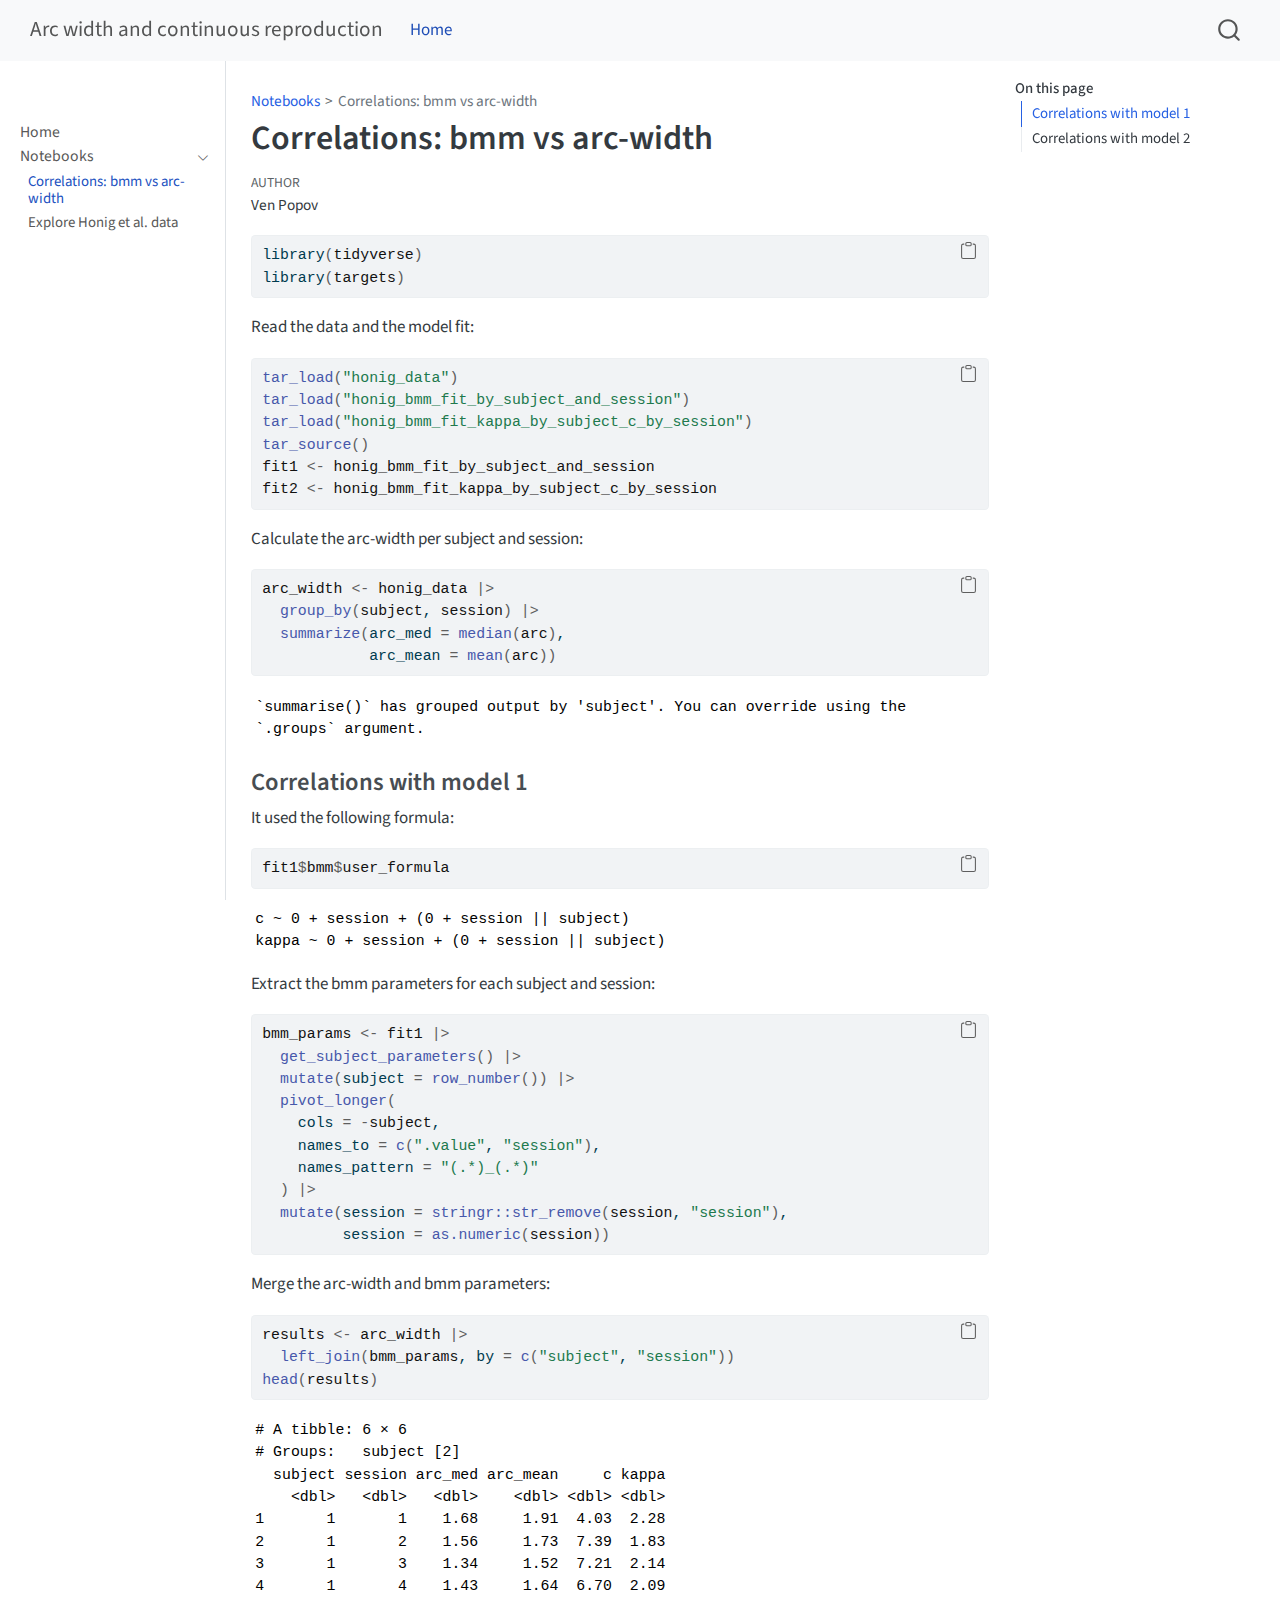
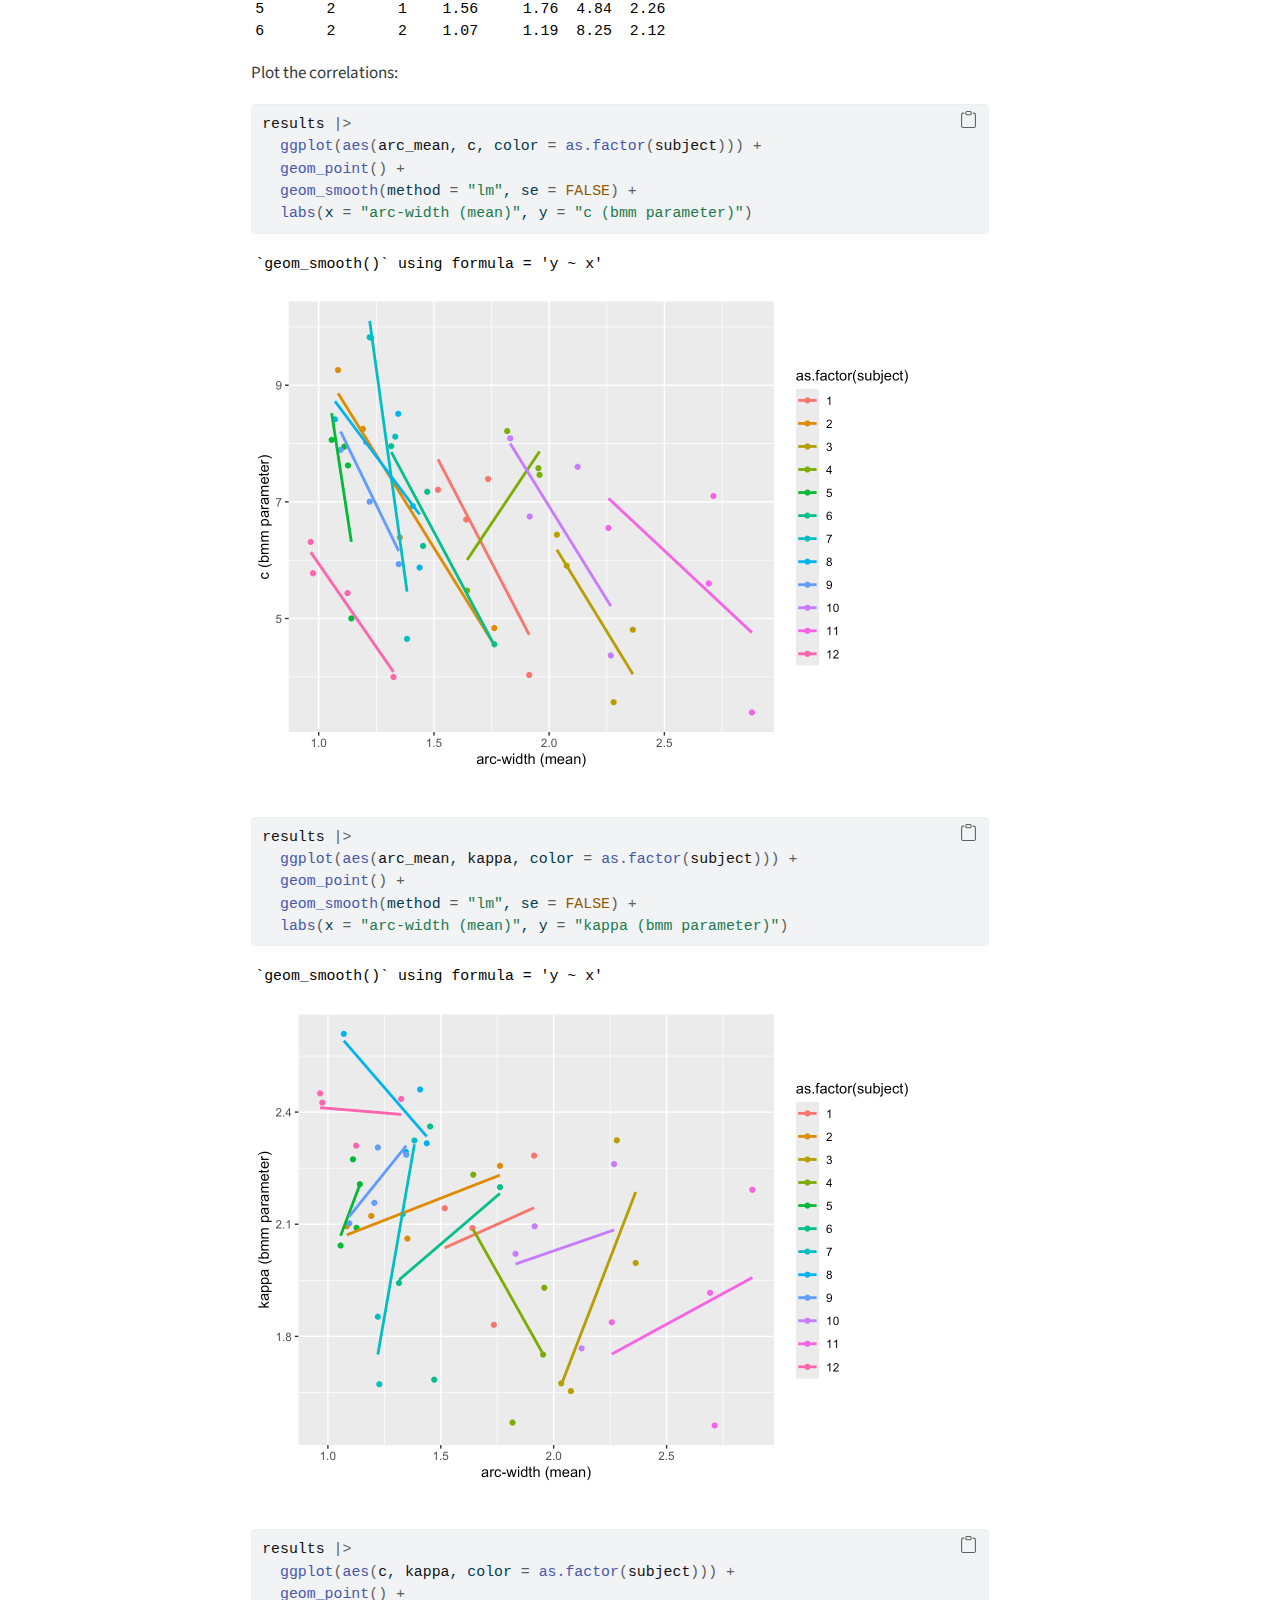
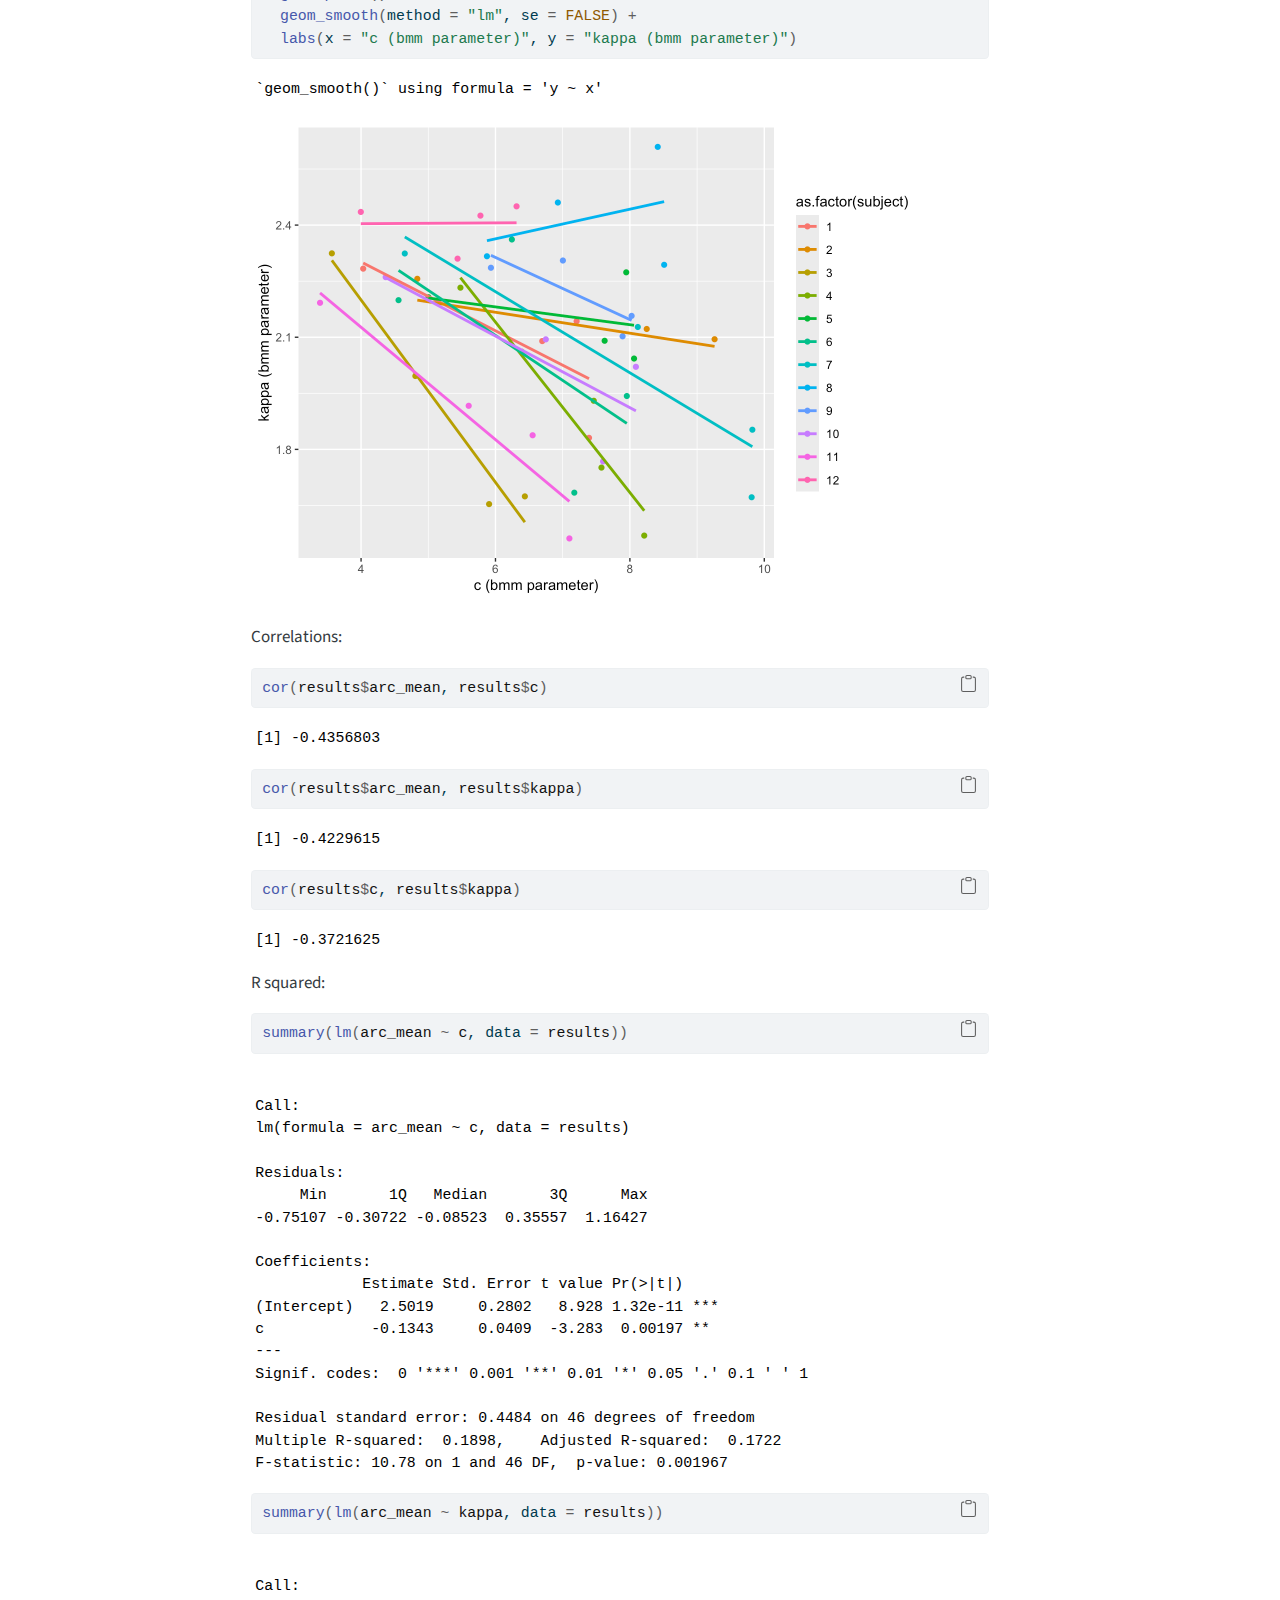
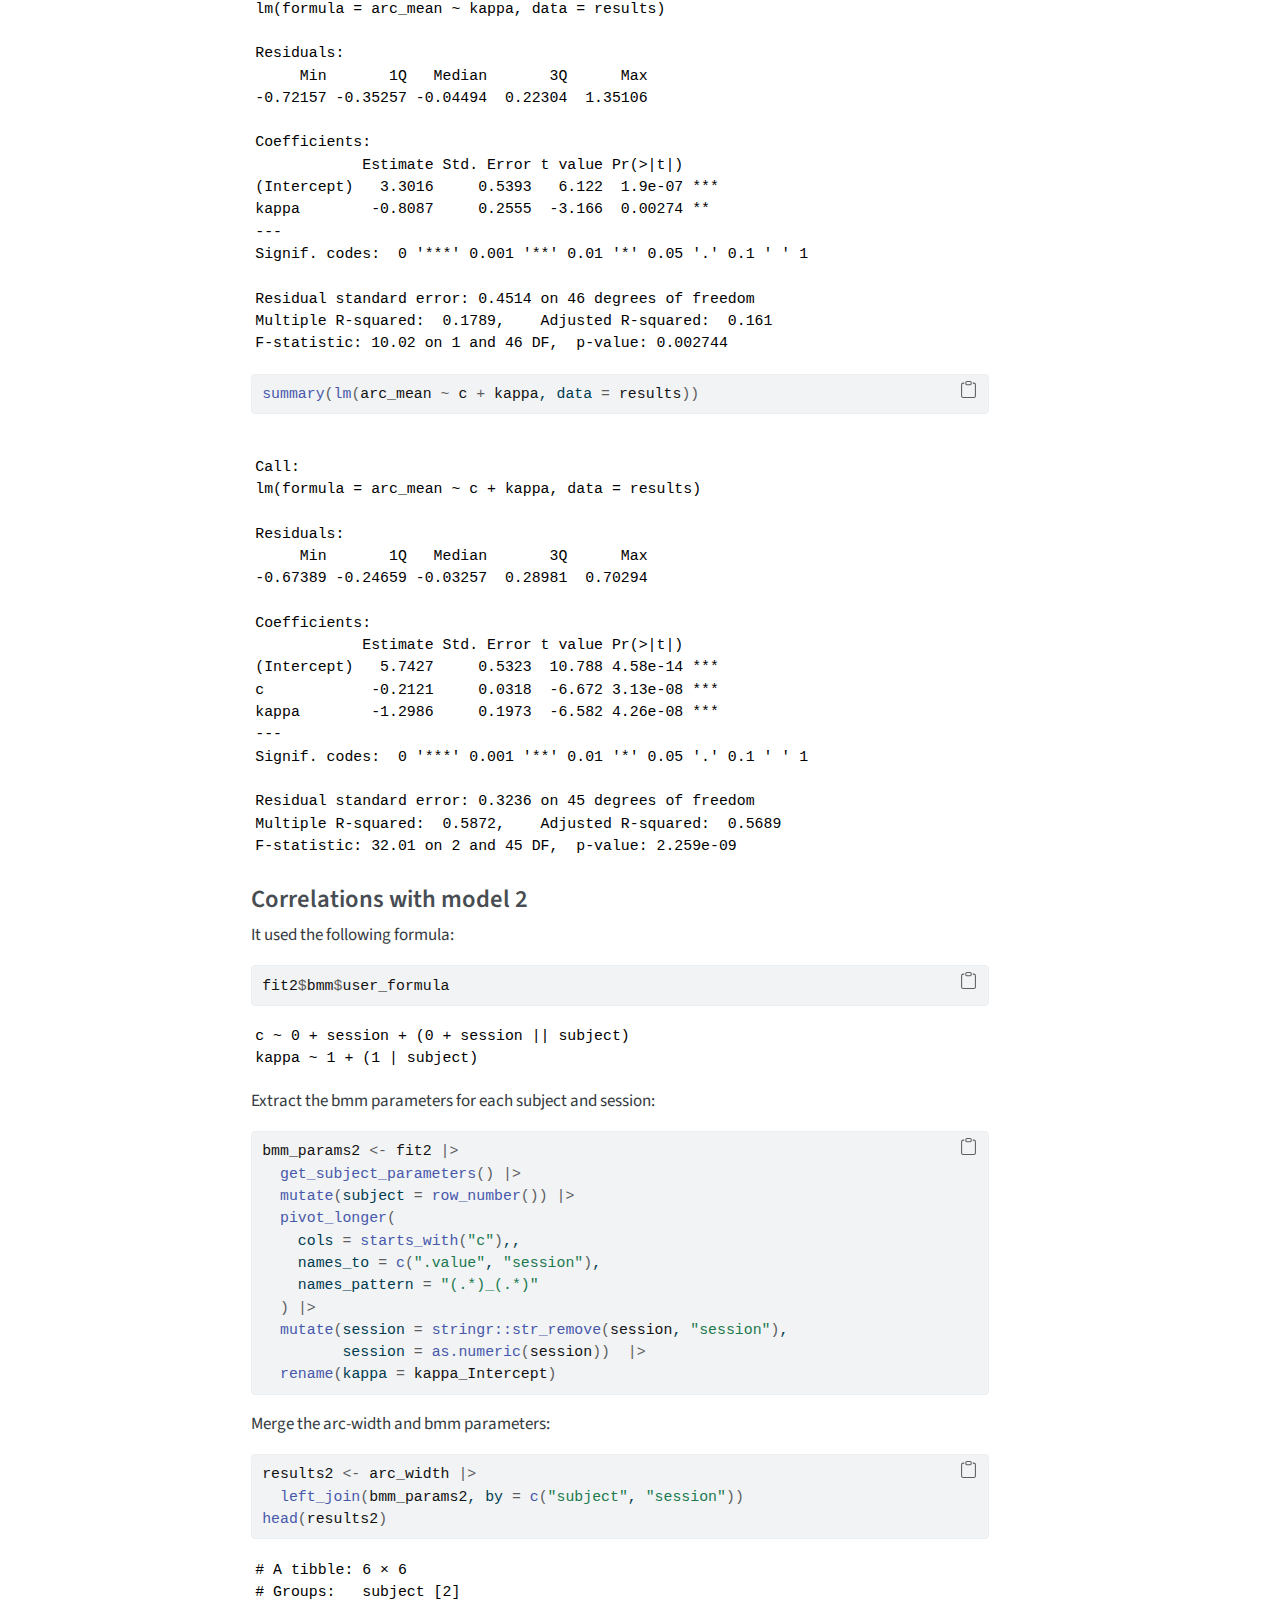
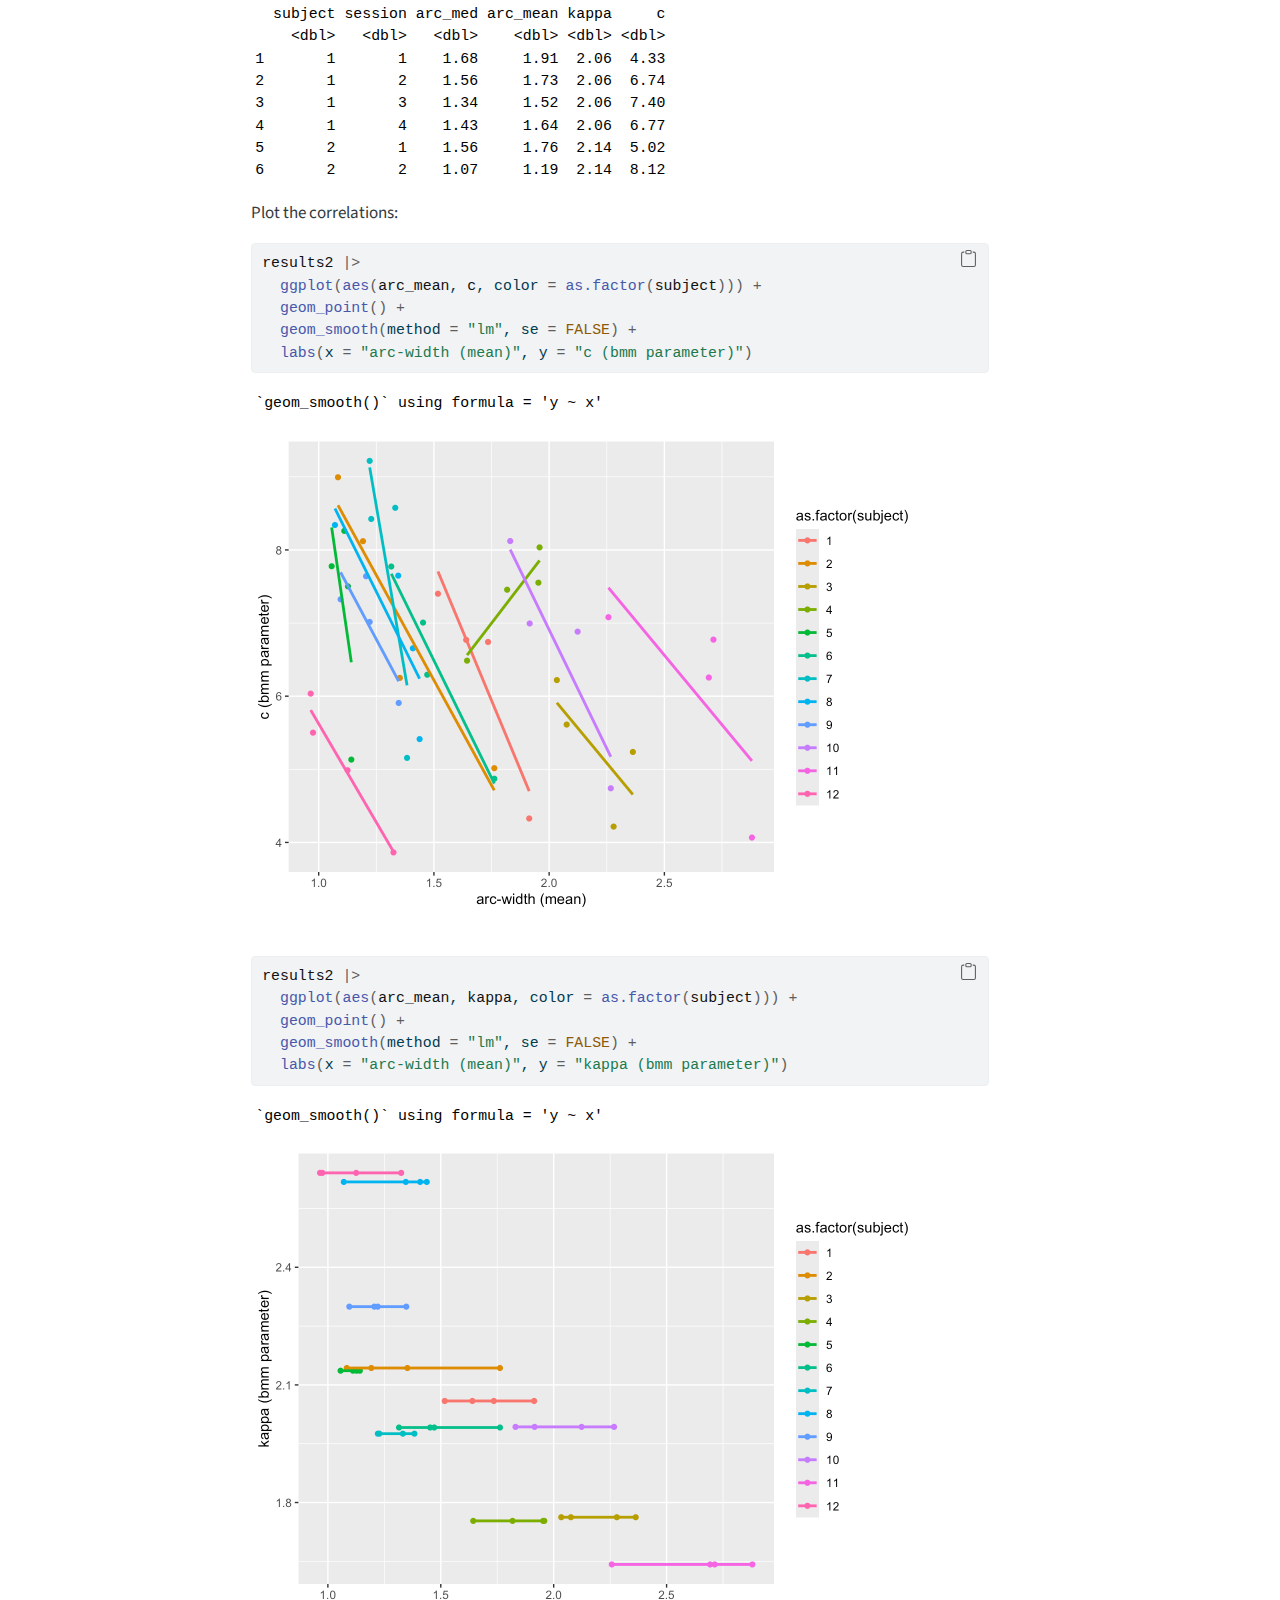
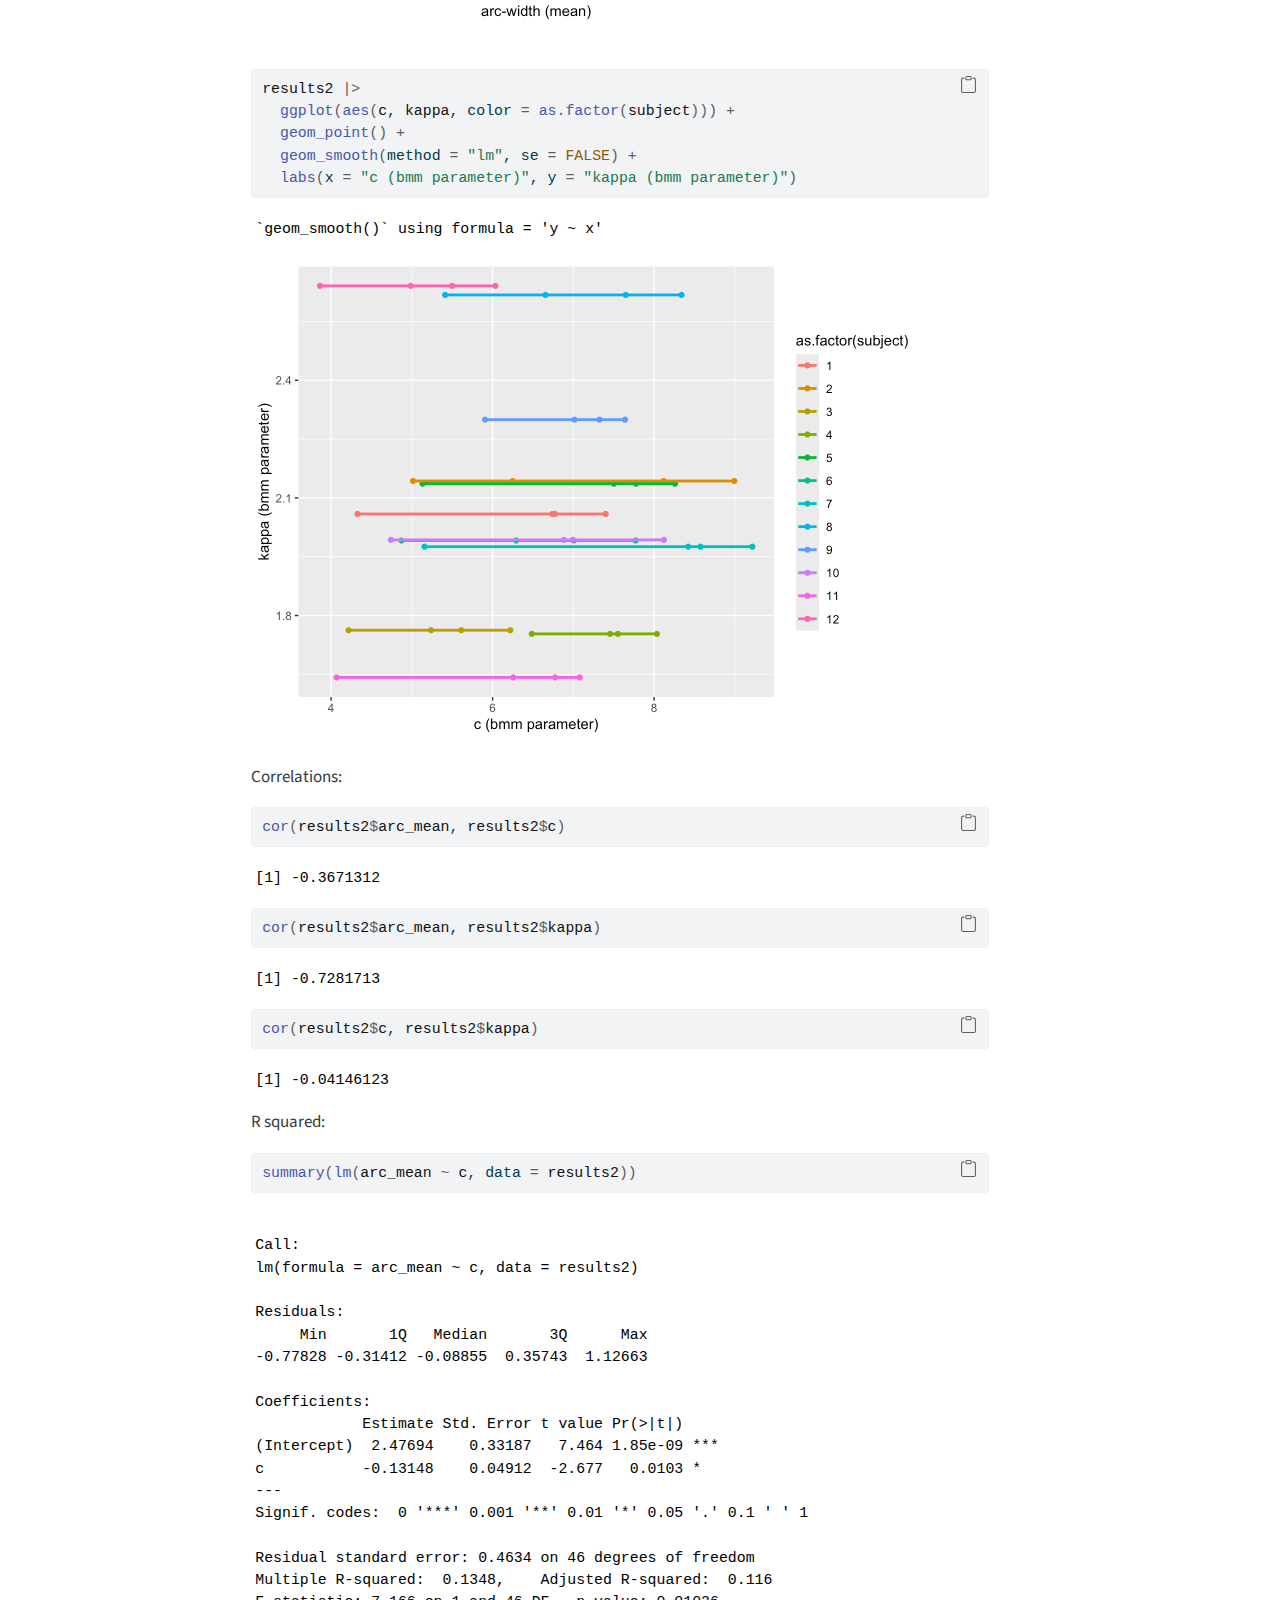
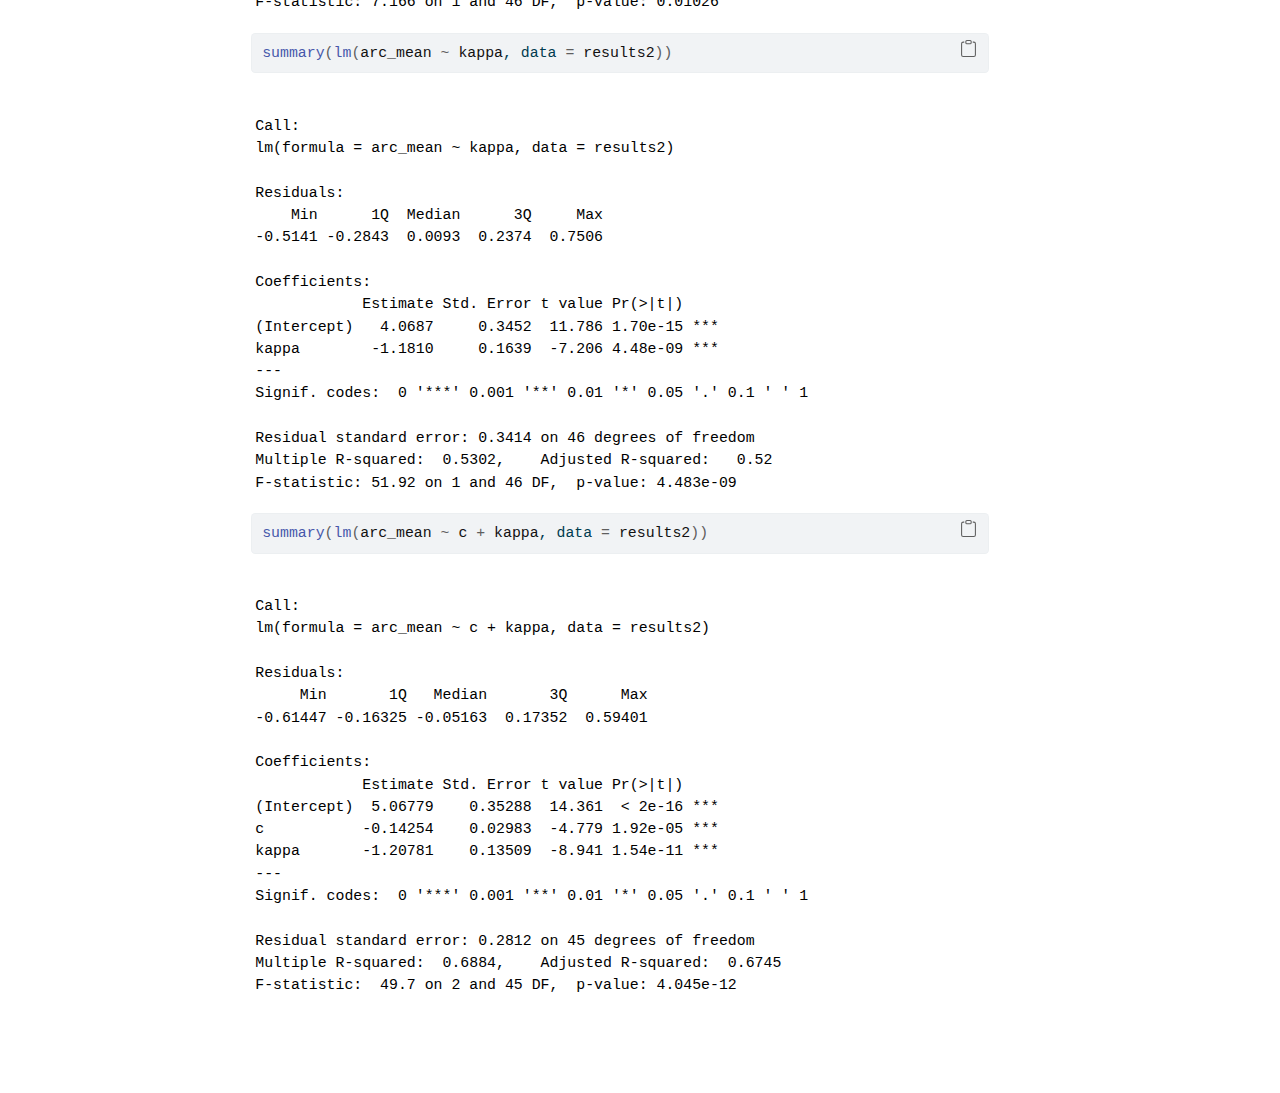
==== notebooks/honig_bmm_arc.html @ 3871b018 "Built site for gh-pages" ====
<!DOCTYPE html>
<html xmlns="http://www.w3.org/1999/xhtml" lang="en" xml:lang="en"><head>
<meta http-equiv="Content-Type" content="text/html; charset=UTF-8">
<meta charset="utf-8">
<meta name="generator" content="quarto-1.4.553">
<meta name="viewport" content="width=device-width, initial-scale=1.0, user-scalable=yes">
<meta name="author" content="Ven Popov">
<title>Arc width and continuous reproduction - Correlations: bmm vs arc-width</title>
<style>
code{white-space: pre-wrap;}
span.smallcaps{font-variant: small-caps;}
div.columns{display: flex; gap: min(4vw, 1.5em);}
div.column{flex: auto; overflow-x: auto;}
div.hanging-indent{margin-left: 1.5em; text-indent: -1.5em;}
ul.task-list{list-style: none;}
ul.task-list li input[type="checkbox"] {
  width: 0.8em;
  margin: 0 0.8em 0.2em -1em; /* quarto-specific, see https://github.com/quarto-dev/quarto-cli/issues/4556 */ 
  vertical-align: middle;
}
/* CSS for syntax highlighting */
pre > code.sourceCode { white-space: pre; position: relative; }
pre > code.sourceCode > span { line-height: 1.25; }
pre > code.sourceCode > span:empty { height: 1.2em; }
.sourceCode { overflow: visible; }
code.sourceCode > span { color: inherit; text-decoration: inherit; }
div.sourceCode { margin: 1em 0; }
pre.sourceCode { margin: 0; }
@media screen {
div.sourceCode { overflow: auto; }
}
@media print {
pre > code.sourceCode { white-space: pre-wrap; }
pre > code.sourceCode > span { text-indent: -5em; padding-left: 5em; }
}
pre.numberSource code
  { counter-reset: source-line 0; }
pre.numberSource code > span
  { position: relative; left: -4em; counter-increment: source-line; }
pre.numberSource code > span > a:first-child::before
  { content: counter(source-line);
    position: relative; left: -1em; text-align: right; vertical-align: baseline;
    border: none; display: inline-block;
    -webkit-touch-callout: none; -webkit-user-select: none;
    -khtml-user-select: none; -moz-user-select: none;
    -ms-user-select: none; user-select: none;
    padding: 0 4px; width: 4em;
  }
pre.numberSource { margin-left: 3em;  padding-left: 4px; }
div.sourceCode
  {   }
@media screen {
pre > code.sourceCode > span > a:first-child::before { text-decoration: underline; }
}
</style>

<script src="../site_libs/quarto-nav/quarto-nav.js"></script>
<script src="../site_libs/quarto-nav/headroom.min.js"></script>
<script src="../site_libs/clipboard/clipboard.min.js"></script>
<script src="../site_libs/quarto-search/autocomplete.umd.js"></script>
<script src="../site_libs/quarto-search/fuse.min.js"></script>
<script src="../site_libs/quarto-search/quarto-search.js"></script>
<meta name="quarto:offset" content="../">
<script src="../site_libs/quarto-html/quarto.js"></script>
<script src="../site_libs/quarto-html/popper.min.js"></script>
<script src="../site_libs/quarto-html/tippy.umd.min.js"></script>
<script src="../site_libs/quarto-html/anchor.min.js"></script>
<link href="../site_libs/quarto-html/tippy.css" rel="stylesheet">
<link href="../site_libs/quarto-html/quarto-syntax-highlighting.css" rel="stylesheet" id="quarto-text-highlighting-styles">
<script src="../site_libs/bootstrap/bootstrap.min.js"></script>
<link href="../site_libs/bootstrap/bootstrap-icons.css" rel="stylesheet">
<link href="../site_libs/bootstrap/bootstrap.min.css" rel="stylesheet" id="quarto-bootstrap" data-mode="light"><script id="quarto-search-options" type="application/json">{
  "location": "navbar",
  "copy-button": false,
  "collapse-after": 3,
  "panel-placement": "end",
  "type": "overlay",
  "limit": 50,
  "keyboard-shortcut": [
    "f",
    "/",
    "s"
  ],
  "show-item-context": false,
  "language": {
    "search-no-results-text": "No results",
    "search-matching-documents-text": "matching documents",
    "search-copy-link-title": "Copy link to search",
    "search-hide-matches-text": "Hide additional matches",
    "search-more-match-text": "more match in this document",
    "search-more-matches-text": "more matches in this document",
    "search-clear-button-title": "Clear",
    "search-text-placeholder": "",
    "search-detached-cancel-button-title": "Cancel",
    "search-submit-button-title": "Submit",
    "search-label": "Search"
  }
}</script><link rel="stylesheet" href="../styles.css">
</head>
<body class="nav-sidebar docked nav-fixed">

<div id="quarto-search-results"></div>
  <header id="quarto-header" class="headroom fixed-top"><nav class="navbar navbar-expand-lg " data-bs-theme="dark"><div class="navbar-container container-fluid">
      <div class="navbar-brand-container mx-auto">
    <a class="navbar-brand" href="../index.html">
    <span class="navbar-title">Arc width and continuous reproduction</span>
    </a>
  </div>
            <div id="quarto-search" class="" title="Search"></div>
          <button class="navbar-toggler" type="button" data-bs-toggle="collapse" data-bs-target="#navbarCollapse" aria-controls="navbarCollapse" aria-expanded="false" aria-label="Toggle navigation" onclick="if (window.quartoToggleHeadroom) { window.quartoToggleHeadroom(); }">
  <span class="navbar-toggler-icon"></span>
</button>
          <div class="collapse navbar-collapse" id="navbarCollapse">
            <ul class="navbar-nav navbar-nav-scroll me-auto">
<li class="nav-item">
    <a class="nav-link active" href="../index.html" aria-current="page"> 
<span class="menu-text">Home</span></a>
  </li>  
</ul>
</div> <!-- /navcollapse -->
          <div class="quarto-navbar-tools">
</div>
      </div> <!-- /container-fluid -->
    </nav><nav class="quarto-secondary-nav"><div class="container-fluid d-flex">
      <button type="button" class="quarto-btn-toggle btn" data-bs-toggle="collapse" data-bs-target=".quarto-sidebar-collapse-item" aria-controls="quarto-sidebar" aria-expanded="false" aria-label="Toggle sidebar navigation" onclick="if (window.quartoToggleHeadroom) { window.quartoToggleHeadroom(); }">
        <i class="bi bi-layout-text-sidebar-reverse"></i>
      </button>
        <nav class="quarto-page-breadcrumbs" aria-label="breadcrumb"><ol class="breadcrumb"><li class="breadcrumb-item"><a href="../notebooks/honig_bmm_arc.html">Notebooks</a></li><li class="breadcrumb-item"><a href="../notebooks/honig_bmm_arc.html">Correlations: bmm vs arc-width</a></li></ol></nav>
        <a class="flex-grow-1" role="button" data-bs-toggle="collapse" data-bs-target=".quarto-sidebar-collapse-item" aria-controls="quarto-sidebar" aria-expanded="false" aria-label="Toggle sidebar navigation" onclick="if (window.quartoToggleHeadroom) { window.quartoToggleHeadroom(); }">      
        </a>
      <button type="button" class="btn quarto-search-button" aria-label="" onclick="window.quartoOpenSearch();">
        <i class="bi bi-search"></i>
      </button>
    </div>
  </nav></header><!-- content --><div id="quarto-content" class="quarto-container page-columns page-rows-contents page-layout-article page-navbar">
<!-- sidebar -->
  <nav id="quarto-sidebar" class="sidebar collapse collapse-horizontal quarto-sidebar-collapse-item sidebar-navigation docked overflow-auto"><div class="mt-2 flex-shrink-0 align-items-center">
        <div class="sidebar-search">
        <div id="quarto-search" class="" title="Search"></div>
        </div>
        </div>
    <div class="sidebar-menu-container"> 
    <ul class="list-unstyled mt-1">
<li class="sidebar-item">
  <div class="sidebar-item-container"> 
  <a href="../index.html" class="sidebar-item-text sidebar-link">
 <span class="menu-text">Home</span></a>
  </div>
</li>
        <li class="sidebar-item sidebar-item-section">
      <div class="sidebar-item-container"> 
            <a class="sidebar-item-text sidebar-link text-start" data-bs-toggle="collapse" data-bs-target="#quarto-sidebar-section-1" aria-expanded="true">
 <span class="menu-text">Notebooks</span></a>
          <a class="sidebar-item-toggle text-start" data-bs-toggle="collapse" data-bs-target="#quarto-sidebar-section-1" aria-expanded="true" aria-label="Toggle section">
            <i class="bi bi-chevron-right ms-2"></i>
          </a> 
      </div>
      <ul id="quarto-sidebar-section-1" class="collapse list-unstyled sidebar-section depth1 show">
<li class="sidebar-item">
  <div class="sidebar-item-container"> 
  <a href="../notebooks/honig_bmm_arc.html" class="sidebar-item-text sidebar-link active">
 <span class="menu-text">Correlations: bmm vs arc-width</span></a>
  </div>
</li>
          <li class="sidebar-item">
  <div class="sidebar-item-container"> 
  <a href="../notebooks/honig_explore.html" class="sidebar-item-text sidebar-link">
 <span class="menu-text">Explore Honig et al.&nbsp;data</span></a>
  </div>
</li>
      </ul>
</li>
    </ul>
</div>
</nav><div id="quarto-sidebar-glass" class="quarto-sidebar-collapse-item" data-bs-toggle="collapse" data-bs-target=".quarto-sidebar-collapse-item"></div>
<!-- margin-sidebar -->
    <div id="quarto-margin-sidebar" class="sidebar margin-sidebar">
        <nav id="TOC" role="doc-toc" class="toc-active"><h2 id="toc-title">On this page</h2>
   
  <ul>
<li><a href="#correlations-with-model-1" id="toc-correlations-with-model-1" class="nav-link active" data-scroll-target="#correlations-with-model-1">Correlations with model 1</a></li>
  <li><a href="#correlations-with-model-2" id="toc-correlations-with-model-2" class="nav-link" data-scroll-target="#correlations-with-model-2">Correlations with model 2</a></li>
  </ul></nav>
    </div>
<!-- main -->
<main class="content" id="quarto-document-content"><header id="title-block-header" class="quarto-title-block default"><nav class="quarto-page-breadcrumbs quarto-title-breadcrumbs d-none d-lg-block" aria-label="breadcrumb"><ol class="breadcrumb"><li class="breadcrumb-item"><a href="../notebooks/honig_bmm_arc.html">Notebooks</a></li><li class="breadcrumb-item"><a href="../notebooks/honig_bmm_arc.html">Correlations: bmm vs arc-width</a></li></ol></nav><div class="quarto-title">
<h1 class="title">Correlations: bmm vs arc-width</h1>
</div>



<div class="quarto-title-meta">

    <div>
    <div class="quarto-title-meta-heading">Author</div>
    <div class="quarto-title-meta-contents">
             <p>Ven Popov </p>
          </div>
  </div>
    
  
    
  </div>
  


</header><div class="cell">
<div class="sourceCode" id="cb1"><pre class="downlit sourceCode r code-with-copy"><code class="sourceCode R"><span><span class="kw"><a href="https://rdrr.io/r/base/library.html">library</a></span><span class="op">(</span><span class="va"><a href="https://tidyverse.tidyverse.org">tidyverse</a></span><span class="op">)</span></span>
<span><span class="kw"><a href="https://rdrr.io/r/base/library.html">library</a></span><span class="op">(</span><span class="va"><a href="https://docs.ropensci.org/targets/">targets</a></span><span class="op">)</span></span></code><button title="Copy to Clipboard" class="code-copy-button"><i class="bi"></i></button></pre></div>
</div>
<p>Read the data and the model fit:</p>
<div class="cell">
<div class="sourceCode" id="cb2"><pre class="downlit sourceCode r code-with-copy"><code class="sourceCode R"><span><span class="fu"><a href="https://docs.ropensci.org/targets/reference/tar_load.html">tar_load</a></span><span class="op">(</span><span class="st">"honig_data"</span><span class="op">)</span></span>
<span><span class="fu"><a href="https://docs.ropensci.org/targets/reference/tar_load.html">tar_load</a></span><span class="op">(</span><span class="st">"honig_bmm_fit_by_subject_and_session"</span><span class="op">)</span></span>
<span><span class="fu"><a href="https://docs.ropensci.org/targets/reference/tar_load.html">tar_load</a></span><span class="op">(</span><span class="st">"honig_bmm_fit_kappa_by_subject_c_by_session"</span><span class="op">)</span></span>
<span><span class="fu"><a href="https://docs.ropensci.org/targets/reference/tar_source.html">tar_source</a></span><span class="op">(</span><span class="op">)</span></span>
<span><span class="va">fit1</span> <span class="op">&lt;-</span> <span class="va">honig_bmm_fit_by_subject_and_session</span></span>
<span><span class="va">fit2</span> <span class="op">&lt;-</span> <span class="va">honig_bmm_fit_kappa_by_subject_c_by_session</span></span></code><button title="Copy to Clipboard" class="code-copy-button"><i class="bi"></i></button></pre></div>
</div>
<p>Calculate the arc-width per subject and session:</p>
<div class="cell">
<div class="sourceCode" id="cb3"><pre class="downlit sourceCode r code-with-copy"><code class="sourceCode R"><span><span class="va">arc_width</span> <span class="op">&lt;-</span> <span class="va">honig_data</span> <span class="op">|&gt;</span> </span>
<span>  <span class="fu"><a href="https://dplyr.tidyverse.org/reference/group_by.html">group_by</a></span><span class="op">(</span><span class="va">subject</span>, <span class="va">session</span><span class="op">)</span> <span class="op">|&gt;</span> </span>
<span>  <span class="fu"><a href="https://dplyr.tidyverse.org/reference/summarise.html">summarize</a></span><span class="op">(</span>arc_med <span class="op">=</span> <span class="fu"><a href="https://rdrr.io/r/stats/median.html">median</a></span><span class="op">(</span><span class="va">arc</span><span class="op">)</span>,</span>
<span>            arc_mean <span class="op">=</span> <span class="fu"><a href="https://rdrr.io/r/base/mean.html">mean</a></span><span class="op">(</span><span class="va">arc</span><span class="op">)</span><span class="op">)</span></span></code><button title="Copy to Clipboard" class="code-copy-button"><i class="bi"></i></button></pre></div>
<div class="cell-output cell-output-stderr">
<pre><code>`summarise()` has grouped output by 'subject'. You can override using the
`.groups` argument.</code></pre>
</div>
</div>
<section id="correlations-with-model-1" class="level3"><h3 class="anchored" data-anchor-id="correlations-with-model-1">Correlations with model 1</h3>
<p>It used the following formula:</p>
<div class="cell">
<div class="sourceCode" id="cb5"><pre class="downlit sourceCode r code-with-copy"><code class="sourceCode R"><span><span class="va">fit1</span><span class="op">$</span><span class="va">bmm</span><span class="op">$</span><span class="va">user_formula</span></span></code><button title="Copy to Clipboard" class="code-copy-button"><i class="bi"></i></button></pre></div>
<div class="cell-output cell-output-stdout">
<pre><code>c ~ 0 + session + (0 + session || subject)
kappa ~ 0 + session + (0 + session || subject)</code></pre>
</div>
</div>
<p>Extract the bmm parameters for each subject and session:</p>
<div class="cell">
<div class="sourceCode" id="cb7"><pre class="downlit sourceCode r code-with-copy"><code class="sourceCode R"><span><span class="va">bmm_params</span> <span class="op">&lt;-</span> <span class="va">fit1</span> <span class="op">|&gt;</span> </span>
<span>  <span class="fu">get_subject_parameters</span><span class="op">(</span><span class="op">)</span> <span class="op">|&gt;</span></span>
<span>  <span class="fu"><a href="https://dplyr.tidyverse.org/reference/mutate.html">mutate</a></span><span class="op">(</span>subject <span class="op">=</span> <span class="fu"><a href="https://dplyr.tidyverse.org/reference/row_number.html">row_number</a></span><span class="op">(</span><span class="op">)</span><span class="op">)</span> <span class="op">|&gt;</span></span>
<span>  <span class="fu"><a href="https://tidyr.tidyverse.org/reference/pivot_longer.html">pivot_longer</a></span><span class="op">(</span></span>
<span>    cols <span class="op">=</span> <span class="op">-</span><span class="va">subject</span>, </span>
<span>    names_to <span class="op">=</span> <span class="fu"><a href="https://rdrr.io/r/base/c.html">c</a></span><span class="op">(</span><span class="st">".value"</span>, <span class="st">"session"</span><span class="op">)</span>, </span>
<span>    names_pattern <span class="op">=</span> <span class="st">"(.*)_(.*)"</span></span>
<span>  <span class="op">)</span> <span class="op">|&gt;</span> </span>
<span>  <span class="fu"><a href="https://dplyr.tidyverse.org/reference/mutate.html">mutate</a></span><span class="op">(</span>session <span class="op">=</span> <span class="fu">stringr</span><span class="fu">::</span><span class="fu"><a href="https://stringr.tidyverse.org/reference/str_remove.html">str_remove</a></span><span class="op">(</span><span class="va">session</span>, <span class="st">"session"</span><span class="op">)</span>,</span>
<span>         session <span class="op">=</span> <span class="fu"><a href="https://rdrr.io/r/base/numeric.html">as.numeric</a></span><span class="op">(</span><span class="va">session</span><span class="op">)</span><span class="op">)</span></span></code><button title="Copy to Clipboard" class="code-copy-button"><i class="bi"></i></button></pre></div>
</div>
<p>Merge the arc-width and bmm parameters:</p>
<div class="cell">
<div class="sourceCode" id="cb8"><pre class="downlit sourceCode r code-with-copy"><code class="sourceCode R"><span><span class="va">results</span> <span class="op">&lt;-</span> <span class="va">arc_width</span> <span class="op">|&gt;</span> </span>
<span>  <span class="fu"><a href="https://dplyr.tidyverse.org/reference/mutate-joins.html">left_join</a></span><span class="op">(</span><span class="va">bmm_params</span>, by <span class="op">=</span> <span class="fu"><a href="https://rdrr.io/r/base/c.html">c</a></span><span class="op">(</span><span class="st">"subject"</span>, <span class="st">"session"</span><span class="op">)</span><span class="op">)</span></span>
<span><span class="fu"><a href="https://rdrr.io/r/utils/head.html">head</a></span><span class="op">(</span><span class="va">results</span><span class="op">)</span></span></code><button title="Copy to Clipboard" class="code-copy-button"><i class="bi"></i></button></pre></div>
<div class="cell-output cell-output-stdout">
<pre><code># A tibble: 6 × 6
# Groups:   subject [2]
  subject session arc_med arc_mean     c kappa
    &lt;dbl&gt;   &lt;dbl&gt;   &lt;dbl&gt;    &lt;dbl&gt; &lt;dbl&gt; &lt;dbl&gt;
1       1       1    1.68     1.91  4.03  2.28
2       1       2    1.56     1.73  7.39  1.83
3       1       3    1.34     1.52  7.21  2.14
4       1       4    1.43     1.64  6.70  2.09
5       2       1    1.56     1.76  4.84  2.26
6       2       2    1.07     1.19  8.25  2.12</code></pre>
</div>
</div>
<p>Plot the correlations:</p>
<div class="cell">
<div class="sourceCode" id="cb10"><pre class="downlit sourceCode r code-with-copy"><code class="sourceCode R"><span><span class="va">results</span> <span class="op">|&gt;</span></span>
<span>  <span class="fu"><a href="https://ggplot2.tidyverse.org/reference/ggplot.html">ggplot</a></span><span class="op">(</span><span class="fu"><a href="https://ggplot2.tidyverse.org/reference/aes.html">aes</a></span><span class="op">(</span><span class="va">arc_mean</span>, <span class="va">c</span>, color <span class="op">=</span> <span class="fu"><a href="https://rdrr.io/r/base/factor.html">as.factor</a></span><span class="op">(</span><span class="va">subject</span><span class="op">)</span><span class="op">)</span><span class="op">)</span> <span class="op">+</span></span>
<span>  <span class="fu"><a href="https://ggplot2.tidyverse.org/reference/geom_point.html">geom_point</a></span><span class="op">(</span><span class="op">)</span> <span class="op">+</span></span>
<span>  <span class="fu"><a href="https://ggplot2.tidyverse.org/reference/geom_smooth.html">geom_smooth</a></span><span class="op">(</span>method <span class="op">=</span> <span class="st">"lm"</span>, se <span class="op">=</span> <span class="cn">FALSE</span><span class="op">)</span> <span class="op">+</span></span>
<span>  <span class="fu"><a href="https://ggplot2.tidyverse.org/reference/labs.html">labs</a></span><span class="op">(</span>x <span class="op">=</span> <span class="st">"arc-width (mean)"</span>, y <span class="op">=</span> <span class="st">"c (bmm parameter)"</span><span class="op">)</span></span></code><button title="Copy to Clipboard" class="code-copy-button"><i class="bi"></i></button></pre></div>
<div class="cell-output cell-output-stderr">
<pre><code>`geom_smooth()` using formula = 'y ~ x'</code></pre>
</div>
<div class="cell-output-display">
<div>
<figure class="figure"><p><img src="honig_bmm_arc_files/figure-html/unnamed-chunk-6-1.png" class="img-fluid figure-img" width="672"></p>
</figure>
</div>
</div>
<div class="sourceCode" id="cb12"><pre class="downlit sourceCode r code-with-copy"><code class="sourceCode R"><span><span class="va">results</span> <span class="op">|&gt;</span></span>
<span>  <span class="fu"><a href="https://ggplot2.tidyverse.org/reference/ggplot.html">ggplot</a></span><span class="op">(</span><span class="fu"><a href="https://ggplot2.tidyverse.org/reference/aes.html">aes</a></span><span class="op">(</span><span class="va">arc_mean</span>, <span class="va">kappa</span>, color <span class="op">=</span> <span class="fu"><a href="https://rdrr.io/r/base/factor.html">as.factor</a></span><span class="op">(</span><span class="va">subject</span><span class="op">)</span><span class="op">)</span><span class="op">)</span> <span class="op">+</span></span>
<span>  <span class="fu"><a href="https://ggplot2.tidyverse.org/reference/geom_point.html">geom_point</a></span><span class="op">(</span><span class="op">)</span> <span class="op">+</span></span>
<span>  <span class="fu"><a href="https://ggplot2.tidyverse.org/reference/geom_smooth.html">geom_smooth</a></span><span class="op">(</span>method <span class="op">=</span> <span class="st">"lm"</span>, se <span class="op">=</span> <span class="cn">FALSE</span><span class="op">)</span> <span class="op">+</span></span>
<span>  <span class="fu"><a href="https://ggplot2.tidyverse.org/reference/labs.html">labs</a></span><span class="op">(</span>x <span class="op">=</span> <span class="st">"arc-width (mean)"</span>, y <span class="op">=</span> <span class="st">"kappa (bmm parameter)"</span><span class="op">)</span></span></code><button title="Copy to Clipboard" class="code-copy-button"><i class="bi"></i></button></pre></div>
<div class="cell-output cell-output-stderr">
<pre><code>`geom_smooth()` using formula = 'y ~ x'</code></pre>
</div>
<div class="cell-output-display">
<div>
<figure class="figure"><p><img src="honig_bmm_arc_files/figure-html/unnamed-chunk-6-2.png" class="img-fluid figure-img" width="672"></p>
</figure>
</div>
</div>
<div class="sourceCode" id="cb14"><pre class="downlit sourceCode r code-with-copy"><code class="sourceCode R"><span><span class="va">results</span> <span class="op">|&gt;</span></span>
<span>  <span class="fu"><a href="https://ggplot2.tidyverse.org/reference/ggplot.html">ggplot</a></span><span class="op">(</span><span class="fu"><a href="https://ggplot2.tidyverse.org/reference/aes.html">aes</a></span><span class="op">(</span><span class="va">c</span>, <span class="va">kappa</span>, color <span class="op">=</span> <span class="fu"><a href="https://rdrr.io/r/base/factor.html">as.factor</a></span><span class="op">(</span><span class="va">subject</span><span class="op">)</span><span class="op">)</span><span class="op">)</span> <span class="op">+</span></span>
<span>  <span class="fu"><a href="https://ggplot2.tidyverse.org/reference/geom_point.html">geom_point</a></span><span class="op">(</span><span class="op">)</span> <span class="op">+</span></span>
<span>  <span class="fu"><a href="https://ggplot2.tidyverse.org/reference/geom_smooth.html">geom_smooth</a></span><span class="op">(</span>method <span class="op">=</span> <span class="st">"lm"</span>, se <span class="op">=</span> <span class="cn">FALSE</span><span class="op">)</span> <span class="op">+</span></span>
<span>  <span class="fu"><a href="https://ggplot2.tidyverse.org/reference/labs.html">labs</a></span><span class="op">(</span>x <span class="op">=</span> <span class="st">"c (bmm parameter)"</span>, y <span class="op">=</span> <span class="st">"kappa (bmm parameter)"</span><span class="op">)</span></span></code><button title="Copy to Clipboard" class="code-copy-button"><i class="bi"></i></button></pre></div>
<div class="cell-output cell-output-stderr">
<pre><code>`geom_smooth()` using formula = 'y ~ x'</code></pre>
</div>
<div class="cell-output-display">
<div>
<figure class="figure"><p><img src="honig_bmm_arc_files/figure-html/unnamed-chunk-6-3.png" class="img-fluid figure-img" width="672"></p>
</figure>
</div>
</div>
</div>
<p>Correlations:</p>
<div class="cell">
<div class="sourceCode" id="cb16"><pre class="downlit sourceCode r code-with-copy"><code class="sourceCode R"><span><span class="fu"><a href="https://rdrr.io/r/stats/cor.html">cor</a></span><span class="op">(</span><span class="va">results</span><span class="op">$</span><span class="va">arc_mean</span>, <span class="va">results</span><span class="op">$</span><span class="va">c</span><span class="op">)</span></span></code><button title="Copy to Clipboard" class="code-copy-button"><i class="bi"></i></button></pre></div>
<div class="cell-output cell-output-stdout">
<pre><code>[1] -0.4356803</code></pre>
</div>
<div class="sourceCode" id="cb18"><pre class="downlit sourceCode r code-with-copy"><code class="sourceCode R"><span><span class="fu"><a href="https://rdrr.io/r/stats/cor.html">cor</a></span><span class="op">(</span><span class="va">results</span><span class="op">$</span><span class="va">arc_mean</span>, <span class="va">results</span><span class="op">$</span><span class="va">kappa</span><span class="op">)</span></span></code><button title="Copy to Clipboard" class="code-copy-button"><i class="bi"></i></button></pre></div>
<div class="cell-output cell-output-stdout">
<pre><code>[1] -0.4229615</code></pre>
</div>
<div class="sourceCode" id="cb20"><pre class="downlit sourceCode r code-with-copy"><code class="sourceCode R"><span><span class="fu"><a href="https://rdrr.io/r/stats/cor.html">cor</a></span><span class="op">(</span><span class="va">results</span><span class="op">$</span><span class="va">c</span>, <span class="va">results</span><span class="op">$</span><span class="va">kappa</span><span class="op">)</span></span></code><button title="Copy to Clipboard" class="code-copy-button"><i class="bi"></i></button></pre></div>
<div class="cell-output cell-output-stdout">
<pre><code>[1] -0.3721625</code></pre>
</div>
</div>
<p>R squared:</p>
<div class="cell">
<div class="sourceCode" id="cb22"><pre class="downlit sourceCode r code-with-copy"><code class="sourceCode R"><span><span class="fu"><a href="https://rdrr.io/r/base/summary.html">summary</a></span><span class="op">(</span><span class="fu"><a href="https://rdrr.io/r/stats/lm.html">lm</a></span><span class="op">(</span><span class="va">arc_mean</span> <span class="op">~</span> <span class="va">c</span>, data <span class="op">=</span> <span class="va">results</span><span class="op">)</span><span class="op">)</span></span></code><button title="Copy to Clipboard" class="code-copy-button"><i class="bi"></i></button></pre></div>
<div class="cell-output cell-output-stdout">
<pre><code>
Call:
lm(formula = arc_mean ~ c, data = results)

Residuals:
     Min       1Q   Median       3Q      Max 
-0.75107 -0.30722 -0.08523  0.35557  1.16427 

Coefficients:
            Estimate Std. Error t value Pr(&gt;|t|)    
(Intercept)   2.5019     0.2802   8.928 1.32e-11 ***
c            -0.1343     0.0409  -3.283  0.00197 ** 
---
Signif. codes:  0 '***' 0.001 '**' 0.01 '*' 0.05 '.' 0.1 ' ' 1

Residual standard error: 0.4484 on 46 degrees of freedom
Multiple R-squared:  0.1898,    Adjusted R-squared:  0.1722 
F-statistic: 10.78 on 1 and 46 DF,  p-value: 0.001967</code></pre>
</div>
<div class="sourceCode" id="cb24"><pre class="downlit sourceCode r code-with-copy"><code class="sourceCode R"><span><span class="fu"><a href="https://rdrr.io/r/base/summary.html">summary</a></span><span class="op">(</span><span class="fu"><a href="https://rdrr.io/r/stats/lm.html">lm</a></span><span class="op">(</span><span class="va">arc_mean</span> <span class="op">~</span> <span class="va">kappa</span>, data <span class="op">=</span> <span class="va">results</span><span class="op">)</span><span class="op">)</span></span></code><button title="Copy to Clipboard" class="code-copy-button"><i class="bi"></i></button></pre></div>
<div class="cell-output cell-output-stdout">
<pre><code>
Call:
lm(formula = arc_mean ~ kappa, data = results)

Residuals:
     Min       1Q   Median       3Q      Max 
-0.72157 -0.35257 -0.04494  0.22304  1.35106 

Coefficients:
            Estimate Std. Error t value Pr(&gt;|t|)    
(Intercept)   3.3016     0.5393   6.122  1.9e-07 ***
kappa        -0.8087     0.2555  -3.166  0.00274 ** 
---
Signif. codes:  0 '***' 0.001 '**' 0.01 '*' 0.05 '.' 0.1 ' ' 1

Residual standard error: 0.4514 on 46 degrees of freedom
Multiple R-squared:  0.1789,    Adjusted R-squared:  0.161 
F-statistic: 10.02 on 1 and 46 DF,  p-value: 0.002744</code></pre>
</div>
<div class="sourceCode" id="cb26"><pre class="downlit sourceCode r code-with-copy"><code class="sourceCode R"><span><span class="fu"><a href="https://rdrr.io/r/base/summary.html">summary</a></span><span class="op">(</span><span class="fu"><a href="https://rdrr.io/r/stats/lm.html">lm</a></span><span class="op">(</span><span class="va">arc_mean</span> <span class="op">~</span> <span class="va">c</span> <span class="op">+</span> <span class="va">kappa</span>, data <span class="op">=</span> <span class="va">results</span><span class="op">)</span><span class="op">)</span></span></code><button title="Copy to Clipboard" class="code-copy-button"><i class="bi"></i></button></pre></div>
<div class="cell-output cell-output-stdout">
<pre><code>
Call:
lm(formula = arc_mean ~ c + kappa, data = results)

Residuals:
     Min       1Q   Median       3Q      Max 
-0.67389 -0.24659 -0.03257  0.28981  0.70294 

Coefficients:
            Estimate Std. Error t value Pr(&gt;|t|)    
(Intercept)   5.7427     0.5323  10.788 4.58e-14 ***
c            -0.2121     0.0318  -6.672 3.13e-08 ***
kappa        -1.2986     0.1973  -6.582 4.26e-08 ***
---
Signif. codes:  0 '***' 0.001 '**' 0.01 '*' 0.05 '.' 0.1 ' ' 1

Residual standard error: 0.3236 on 45 degrees of freedom
Multiple R-squared:  0.5872,    Adjusted R-squared:  0.5689 
F-statistic: 32.01 on 2 and 45 DF,  p-value: 2.259e-09</code></pre>
</div>
</div>
</section><section id="correlations-with-model-2" class="level3"><h3 class="anchored" data-anchor-id="correlations-with-model-2">Correlations with model 2</h3>
<p>It used the following formula:</p>
<div class="cell">
<div class="sourceCode" id="cb28"><pre class="downlit sourceCode r code-with-copy"><code class="sourceCode R"><span><span class="va">fit2</span><span class="op">$</span><span class="va">bmm</span><span class="op">$</span><span class="va">user_formula</span></span></code><button title="Copy to Clipboard" class="code-copy-button"><i class="bi"></i></button></pre></div>
<div class="cell-output cell-output-stdout">
<pre><code>c ~ 0 + session + (0 + session || subject)
kappa ~ 1 + (1 | subject)</code></pre>
</div>
</div>
<p>Extract the bmm parameters for each subject and session:</p>
<div class="cell">
<div class="sourceCode" id="cb30"><pre class="downlit sourceCode r code-with-copy"><code class="sourceCode R"><span><span class="va">bmm_params2</span> <span class="op">&lt;-</span> <span class="va">fit2</span> <span class="op">|&gt;</span> </span>
<span>  <span class="fu">get_subject_parameters</span><span class="op">(</span><span class="op">)</span> <span class="op">|&gt;</span></span>
<span>  <span class="fu"><a href="https://dplyr.tidyverse.org/reference/mutate.html">mutate</a></span><span class="op">(</span>subject <span class="op">=</span> <span class="fu"><a href="https://dplyr.tidyverse.org/reference/row_number.html">row_number</a></span><span class="op">(</span><span class="op">)</span><span class="op">)</span> <span class="op">|&gt;</span></span>
<span>  <span class="fu"><a href="https://tidyr.tidyverse.org/reference/pivot_longer.html">pivot_longer</a></span><span class="op">(</span></span>
<span>    cols <span class="op">=</span> <span class="fu"><a href="https://tidyselect.r-lib.org/reference/starts_with.html">starts_with</a></span><span class="op">(</span><span class="st">"c"</span><span class="op">)</span>,, </span>
<span>    names_to <span class="op">=</span> <span class="fu"><a href="https://rdrr.io/r/base/c.html">c</a></span><span class="op">(</span><span class="st">".value"</span>, <span class="st">"session"</span><span class="op">)</span>, </span>
<span>    names_pattern <span class="op">=</span> <span class="st">"(.*)_(.*)"</span></span>
<span>  <span class="op">)</span> <span class="op">|&gt;</span> </span>
<span>  <span class="fu"><a href="https://dplyr.tidyverse.org/reference/mutate.html">mutate</a></span><span class="op">(</span>session <span class="op">=</span> <span class="fu">stringr</span><span class="fu">::</span><span class="fu"><a href="https://stringr.tidyverse.org/reference/str_remove.html">str_remove</a></span><span class="op">(</span><span class="va">session</span>, <span class="st">"session"</span><span class="op">)</span>,</span>
<span>         session <span class="op">=</span> <span class="fu"><a href="https://rdrr.io/r/base/numeric.html">as.numeric</a></span><span class="op">(</span><span class="va">session</span><span class="op">)</span><span class="op">)</span>  <span class="op">|&gt;</span> </span>
<span>  <span class="fu"><a href="https://dplyr.tidyverse.org/reference/rename.html">rename</a></span><span class="op">(</span>kappa <span class="op">=</span> <span class="va">kappa_Intercept</span><span class="op">)</span></span></code><button title="Copy to Clipboard" class="code-copy-button"><i class="bi"></i></button></pre></div>
</div>
<p>Merge the arc-width and bmm parameters:</p>
<div class="cell">
<div class="sourceCode" id="cb31"><pre class="downlit sourceCode r code-with-copy"><code class="sourceCode R"><span><span class="va">results2</span> <span class="op">&lt;-</span> <span class="va">arc_width</span> <span class="op">|&gt;</span> </span>
<span>  <span class="fu"><a href="https://dplyr.tidyverse.org/reference/mutate-joins.html">left_join</a></span><span class="op">(</span><span class="va">bmm_params2</span>, by <span class="op">=</span> <span class="fu"><a href="https://rdrr.io/r/base/c.html">c</a></span><span class="op">(</span><span class="st">"subject"</span>, <span class="st">"session"</span><span class="op">)</span><span class="op">)</span></span>
<span><span class="fu"><a href="https://rdrr.io/r/utils/head.html">head</a></span><span class="op">(</span><span class="va">results2</span><span class="op">)</span></span></code><button title="Copy to Clipboard" class="code-copy-button"><i class="bi"></i></button></pre></div>
<div class="cell-output cell-output-stdout">
<pre><code># A tibble: 6 × 6
# Groups:   subject [2]
  subject session arc_med arc_mean kappa     c
    &lt;dbl&gt;   &lt;dbl&gt;   &lt;dbl&gt;    &lt;dbl&gt; &lt;dbl&gt; &lt;dbl&gt;
1       1       1    1.68     1.91  2.06  4.33
2       1       2    1.56     1.73  2.06  6.74
3       1       3    1.34     1.52  2.06  7.40
4       1       4    1.43     1.64  2.06  6.77
5       2       1    1.56     1.76  2.14  5.02
6       2       2    1.07     1.19  2.14  8.12</code></pre>
</div>
</div>
<p>Plot the correlations:</p>
<div class="cell">
<div class="sourceCode" id="cb33"><pre class="downlit sourceCode r code-with-copy"><code class="sourceCode R"><span><span class="va">results2</span> <span class="op">|&gt;</span></span>
<span>  <span class="fu"><a href="https://ggplot2.tidyverse.org/reference/ggplot.html">ggplot</a></span><span class="op">(</span><span class="fu"><a href="https://ggplot2.tidyverse.org/reference/aes.html">aes</a></span><span class="op">(</span><span class="va">arc_mean</span>, <span class="va">c</span>, color <span class="op">=</span> <span class="fu"><a href="https://rdrr.io/r/base/factor.html">as.factor</a></span><span class="op">(</span><span class="va">subject</span><span class="op">)</span><span class="op">)</span><span class="op">)</span> <span class="op">+</span></span>
<span>  <span class="fu"><a href="https://ggplot2.tidyverse.org/reference/geom_point.html">geom_point</a></span><span class="op">(</span><span class="op">)</span> <span class="op">+</span></span>
<span>  <span class="fu"><a href="https://ggplot2.tidyverse.org/reference/geom_smooth.html">geom_smooth</a></span><span class="op">(</span>method <span class="op">=</span> <span class="st">"lm"</span>, se <span class="op">=</span> <span class="cn">FALSE</span><span class="op">)</span> <span class="op">+</span></span>
<span>  <span class="fu"><a href="https://ggplot2.tidyverse.org/reference/labs.html">labs</a></span><span class="op">(</span>x <span class="op">=</span> <span class="st">"arc-width (mean)"</span>, y <span class="op">=</span> <span class="st">"c (bmm parameter)"</span><span class="op">)</span></span></code><button title="Copy to Clipboard" class="code-copy-button"><i class="bi"></i></button></pre></div>
<div class="cell-output cell-output-stderr">
<pre><code>`geom_smooth()` using formula = 'y ~ x'</code></pre>
</div>
<div class="cell-output-display">
<div>
<figure class="figure"><p><img src="honig_bmm_arc_files/figure-html/unnamed-chunk-12-1.png" class="img-fluid figure-img" width="672"></p>
</figure>
</div>
</div>
<div class="sourceCode" id="cb35"><pre class="downlit sourceCode r code-with-copy"><code class="sourceCode R"><span><span class="va">results2</span> <span class="op">|&gt;</span></span>
<span>  <span class="fu"><a href="https://ggplot2.tidyverse.org/reference/ggplot.html">ggplot</a></span><span class="op">(</span><span class="fu"><a href="https://ggplot2.tidyverse.org/reference/aes.html">aes</a></span><span class="op">(</span><span class="va">arc_mean</span>, <span class="va">kappa</span>, color <span class="op">=</span> <span class="fu"><a href="https://rdrr.io/r/base/factor.html">as.factor</a></span><span class="op">(</span><span class="va">subject</span><span class="op">)</span><span class="op">)</span><span class="op">)</span> <span class="op">+</span></span>
<span>  <span class="fu"><a href="https://ggplot2.tidyverse.org/reference/geom_point.html">geom_point</a></span><span class="op">(</span><span class="op">)</span> <span class="op">+</span></span>
<span>  <span class="fu"><a href="https://ggplot2.tidyverse.org/reference/geom_smooth.html">geom_smooth</a></span><span class="op">(</span>method <span class="op">=</span> <span class="st">"lm"</span>, se <span class="op">=</span> <span class="cn">FALSE</span><span class="op">)</span> <span class="op">+</span></span>
<span>  <span class="fu"><a href="https://ggplot2.tidyverse.org/reference/labs.html">labs</a></span><span class="op">(</span>x <span class="op">=</span> <span class="st">"arc-width (mean)"</span>, y <span class="op">=</span> <span class="st">"kappa (bmm parameter)"</span><span class="op">)</span></span></code><button title="Copy to Clipboard" class="code-copy-button"><i class="bi"></i></button></pre></div>
<div class="cell-output cell-output-stderr">
<pre><code>`geom_smooth()` using formula = 'y ~ x'</code></pre>
</div>
<div class="cell-output-display">
<div>
<figure class="figure"><p><img src="honig_bmm_arc_files/figure-html/unnamed-chunk-12-2.png" class="img-fluid figure-img" width="672"></p>
</figure>
</div>
</div>
<div class="sourceCode" id="cb37"><pre class="downlit sourceCode r code-with-copy"><code class="sourceCode R"><span><span class="va">results2</span> <span class="op">|&gt;</span></span>
<span>  <span class="fu"><a href="https://ggplot2.tidyverse.org/reference/ggplot.html">ggplot</a></span><span class="op">(</span><span class="fu"><a href="https://ggplot2.tidyverse.org/reference/aes.html">aes</a></span><span class="op">(</span><span class="va">c</span>, <span class="va">kappa</span>, color <span class="op">=</span> <span class="fu"><a href="https://rdrr.io/r/base/factor.html">as.factor</a></span><span class="op">(</span><span class="va">subject</span><span class="op">)</span><span class="op">)</span><span class="op">)</span> <span class="op">+</span></span>
<span>  <span class="fu"><a href="https://ggplot2.tidyverse.org/reference/geom_point.html">geom_point</a></span><span class="op">(</span><span class="op">)</span> <span class="op">+</span></span>
<span>  <span class="fu"><a href="https://ggplot2.tidyverse.org/reference/geom_smooth.html">geom_smooth</a></span><span class="op">(</span>method <span class="op">=</span> <span class="st">"lm"</span>, se <span class="op">=</span> <span class="cn">FALSE</span><span class="op">)</span> <span class="op">+</span></span>
<span>  <span class="fu"><a href="https://ggplot2.tidyverse.org/reference/labs.html">labs</a></span><span class="op">(</span>x <span class="op">=</span> <span class="st">"c (bmm parameter)"</span>, y <span class="op">=</span> <span class="st">"kappa (bmm parameter)"</span><span class="op">)</span></span></code><button title="Copy to Clipboard" class="code-copy-button"><i class="bi"></i></button></pre></div>
<div class="cell-output cell-output-stderr">
<pre><code>`geom_smooth()` using formula = 'y ~ x'</code></pre>
</div>
<div class="cell-output-display">
<div>
<figure class="figure"><p><img src="honig_bmm_arc_files/figure-html/unnamed-chunk-12-3.png" class="img-fluid figure-img" width="672"></p>
</figure>
</div>
</div>
</div>
<p>Correlations:</p>
<div class="cell">
<div class="sourceCode" id="cb39"><pre class="downlit sourceCode r code-with-copy"><code class="sourceCode R"><span><span class="fu"><a href="https://rdrr.io/r/stats/cor.html">cor</a></span><span class="op">(</span><span class="va">results2</span><span class="op">$</span><span class="va">arc_mean</span>, <span class="va">results2</span><span class="op">$</span><span class="va">c</span><span class="op">)</span></span></code><button title="Copy to Clipboard" class="code-copy-button"><i class="bi"></i></button></pre></div>
<div class="cell-output cell-output-stdout">
<pre><code>[1] -0.3671312</code></pre>
</div>
<div class="sourceCode" id="cb41"><pre class="downlit sourceCode r code-with-copy"><code class="sourceCode R"><span><span class="fu"><a href="https://rdrr.io/r/stats/cor.html">cor</a></span><span class="op">(</span><span class="va">results2</span><span class="op">$</span><span class="va">arc_mean</span>, <span class="va">results2</span><span class="op">$</span><span class="va">kappa</span><span class="op">)</span></span></code><button title="Copy to Clipboard" class="code-copy-button"><i class="bi"></i></button></pre></div>
<div class="cell-output cell-output-stdout">
<pre><code>[1] -0.7281713</code></pre>
</div>
<div class="sourceCode" id="cb43"><pre class="downlit sourceCode r code-with-copy"><code class="sourceCode R"><span><span class="fu"><a href="https://rdrr.io/r/stats/cor.html">cor</a></span><span class="op">(</span><span class="va">results2</span><span class="op">$</span><span class="va">c</span>, <span class="va">results2</span><span class="op">$</span><span class="va">kappa</span><span class="op">)</span></span></code><button title="Copy to Clipboard" class="code-copy-button"><i class="bi"></i></button></pre></div>
<div class="cell-output cell-output-stdout">
<pre><code>[1] -0.04146123</code></pre>
</div>
</div>
<p>R squared:</p>
<div class="cell">
<div class="sourceCode" id="cb45"><pre class="downlit sourceCode r code-with-copy"><code class="sourceCode R"><span><span class="fu"><a href="https://rdrr.io/r/base/summary.html">summary</a></span><span class="op">(</span><span class="fu"><a href="https://rdrr.io/r/stats/lm.html">lm</a></span><span class="op">(</span><span class="va">arc_mean</span> <span class="op">~</span> <span class="va">c</span>, data <span class="op">=</span> <span class="va">results2</span><span class="op">)</span><span class="op">)</span></span></code><button title="Copy to Clipboard" class="code-copy-button"><i class="bi"></i></button></pre></div>
<div class="cell-output cell-output-stdout">
<pre><code>
Call:
lm(formula = arc_mean ~ c, data = results2)

Residuals:
     Min       1Q   Median       3Q      Max 
-0.77828 -0.31412 -0.08855  0.35743  1.12663 

Coefficients:
            Estimate Std. Error t value Pr(&gt;|t|)    
(Intercept)  2.47694    0.33187   7.464 1.85e-09 ***
c           -0.13148    0.04912  -2.677   0.0103 *  
---
Signif. codes:  0 '***' 0.001 '**' 0.01 '*' 0.05 '.' 0.1 ' ' 1

Residual standard error: 0.4634 on 46 degrees of freedom
Multiple R-squared:  0.1348,    Adjusted R-squared:  0.116 
F-statistic: 7.166 on 1 and 46 DF,  p-value: 0.01026</code></pre>
</div>
<div class="sourceCode" id="cb47"><pre class="downlit sourceCode r code-with-copy"><code class="sourceCode R"><span><span class="fu"><a href="https://rdrr.io/r/base/summary.html">summary</a></span><span class="op">(</span><span class="fu"><a href="https://rdrr.io/r/stats/lm.html">lm</a></span><span class="op">(</span><span class="va">arc_mean</span> <span class="op">~</span> <span class="va">kappa</span>, data <span class="op">=</span> <span class="va">results2</span><span class="op">)</span><span class="op">)</span></span></code><button title="Copy to Clipboard" class="code-copy-button"><i class="bi"></i></button></pre></div>
<div class="cell-output cell-output-stdout">
<pre><code>
Call:
lm(formula = arc_mean ~ kappa, data = results2)

Residuals:
    Min      1Q  Median      3Q     Max 
-0.5141 -0.2843  0.0093  0.2374  0.7506 

Coefficients:
            Estimate Std. Error t value Pr(&gt;|t|)    
(Intercept)   4.0687     0.3452  11.786 1.70e-15 ***
kappa        -1.1810     0.1639  -7.206 4.48e-09 ***
---
Signif. codes:  0 '***' 0.001 '**' 0.01 '*' 0.05 '.' 0.1 ' ' 1

Residual standard error: 0.3414 on 46 degrees of freedom
Multiple R-squared:  0.5302,    Adjusted R-squared:   0.52 
F-statistic: 51.92 on 1 and 46 DF,  p-value: 4.483e-09</code></pre>
</div>
<div class="sourceCode" id="cb49"><pre class="downlit sourceCode r code-with-copy"><code class="sourceCode R"><span><span class="fu"><a href="https://rdrr.io/r/base/summary.html">summary</a></span><span class="op">(</span><span class="fu"><a href="https://rdrr.io/r/stats/lm.html">lm</a></span><span class="op">(</span><span class="va">arc_mean</span> <span class="op">~</span> <span class="va">c</span> <span class="op">+</span> <span class="va">kappa</span>, data <span class="op">=</span> <span class="va">results2</span><span class="op">)</span><span class="op">)</span></span></code><button title="Copy to Clipboard" class="code-copy-button"><i class="bi"></i></button></pre></div>
<div class="cell-output cell-output-stdout">
<pre><code>
Call:
lm(formula = arc_mean ~ c + kappa, data = results2)

Residuals:
     Min       1Q   Median       3Q      Max 
-0.61447 -0.16325 -0.05163  0.17352  0.59401 

Coefficients:
            Estimate Std. Error t value Pr(&gt;|t|)    
(Intercept)  5.06779    0.35288  14.361  &lt; 2e-16 ***
c           -0.14254    0.02983  -4.779 1.92e-05 ***
kappa       -1.20781    0.13509  -8.941 1.54e-11 ***
---
Signif. codes:  0 '***' 0.001 '**' 0.01 '*' 0.05 '.' 0.1 ' ' 1

Residual standard error: 0.2812 on 45 degrees of freedom
Multiple R-squared:  0.6884,    Adjusted R-squared:  0.6745 
F-statistic:  49.7 on 2 and 45 DF,  p-value: 4.045e-12</code></pre>
</div>
</div>


</section></main><!-- /main --><script id="quarto-html-after-body" type="application/javascript">
window.document.addEventListener("DOMContentLoaded", function (event) {
  const toggleBodyColorMode = (bsSheetEl) => {
    const mode = bsSheetEl.getAttribute("data-mode");
    const bodyEl = window.document.querySelector("body");
    if (mode === "dark") {
      bodyEl.classList.add("quarto-dark");
      bodyEl.classList.remove("quarto-light");
    } else {
      bodyEl.classList.add("quarto-light");
      bodyEl.classList.remove("quarto-dark");
    }
  }
  const toggleBodyColorPrimary = () => {
    const bsSheetEl = window.document.querySelector("link#quarto-bootstrap");
    if (bsSheetEl) {
      toggleBodyColorMode(bsSheetEl);
    }
  }
  toggleBodyColorPrimary();  
  const icon = "";
  const anchorJS = new window.AnchorJS();
  anchorJS.options = {
    placement: 'right',
    icon: icon
  };
  anchorJS.add('.anchored');
  const isCodeAnnotation = (el) => {
    for (const clz of el.classList) {
      if (clz.startsWith('code-annotation-')) {                     
        return true;
      }
    }
    return false;
  }
  const clipboard = new window.ClipboardJS('.code-copy-button', {
    text: function(trigger) {
      const codeEl = trigger.previousElementSibling.cloneNode(true);
      for (const childEl of codeEl.children) {
        if (isCodeAnnotation(childEl)) {
          childEl.remove();
        }
      }
      return codeEl.innerText;
    }
  });
  clipboard.on('success', function(e) {
    // button target
    const button = e.trigger;
    // don't keep focus
    button.blur();
    // flash "checked"
    button.classList.add('code-copy-button-checked');
    var currentTitle = button.getAttribute("title");
    button.setAttribute("title", "Copied!");
    let tooltip;
    if (window.bootstrap) {
      button.setAttribute("data-bs-toggle", "tooltip");
      button.setAttribute("data-bs-placement", "left");
      button.setAttribute("data-bs-title", "Copied!");
      tooltip = new bootstrap.Tooltip(button, 
        { trigger: "manual", 
          customClass: "code-copy-button-tooltip",
          offset: [0, -8]});
      tooltip.show();    
    }
    setTimeout(function() {
      if (tooltip) {
        tooltip.hide();
        button.removeAttribute("data-bs-title");
        button.removeAttribute("data-bs-toggle");
        button.removeAttribute("data-bs-placement");
      }
      button.setAttribute("title", currentTitle);
      button.classList.remove('code-copy-button-checked');
    }, 1000);
    // clear code selection
    e.clearSelection();
  });
    var localhostRegex = new RegExp(/^(?:http|https):\/\/localhost\:?[0-9]*\//);
    var mailtoRegex = new RegExp(/^mailto:/);
      var filterRegex = new RegExp("https:\/\/venpopov\.github\.io\/guilty-goose\/");
    var isInternal = (href) => {
        return filterRegex.test(href) || localhostRegex.test(href) || mailtoRegex.test(href);
    }
    // Inspect non-navigation links and adorn them if external
 	var links = window.document.querySelectorAll('a[href]:not(.nav-link):not(.navbar-brand):not(.toc-action):not(.sidebar-link):not(.sidebar-item-toggle):not(.pagination-link):not(.no-external):not([aria-hidden]):not(.dropdown-item):not(.quarto-navigation-tool)');
    for (var i=0; i<links.length; i++) {
      const link = links[i];
      if (!isInternal(link.href)) {
        // undo the damage that might have been done by quarto-nav.js in the case of
        // links that we want to consider external
        if (link.dataset.originalHref !== undefined) {
          link.href = link.dataset.originalHref;
        }
      }
    }
  function tippyHover(el, contentFn, onTriggerFn, onUntriggerFn) {
    const config = {
      allowHTML: true,
      maxWidth: 500,
      delay: 100,
      arrow: false,
      appendTo: function(el) {
          return el.parentElement;
      },
      interactive: true,
      interactiveBorder: 10,
      theme: 'quarto',
      placement: 'bottom-start',
    };
    if (contentFn) {
      config.content = contentFn;
    }
    if (onTriggerFn) {
      config.onTrigger = onTriggerFn;
    }
    if (onUntriggerFn) {
      config.onUntrigger = onUntriggerFn;
    }
    window.tippy(el, config); 
  }
  const noterefs = window.document.querySelectorAll('a[role="doc-noteref"]');
  for (var i=0; i<noterefs.length; i++) {
    const ref = noterefs[i];
    tippyHover(ref, function() {
      // use id or data attribute instead here
      let href = ref.getAttribute('data-footnote-href') || ref.getAttribute('href');
      try { href = new URL(href).hash; } catch {}
      const id = href.replace(/^#\/?/, "");
      const note = window.document.getElementById(id);
      if (note) {
        return note.innerHTML;
      } else {
        return "";
      }
    });
  }
  const xrefs = window.document.querySelectorAll('a.quarto-xref');
  const processXRef = (id, note) => {
    // Strip column container classes
    const stripColumnClz = (el) => {
      el.classList.remove("page-full", "page-columns");
      if (el.children) {
        for (const child of el.children) {
          stripColumnClz(child);
        }
      }
    }
    stripColumnClz(note)
    if (id === null || id.startsWith('sec-')) {
      // Special case sections, only their first couple elements
      const container = document.createElement("div");
      if (note.children && note.children.length > 2) {
        container.appendChild(note.children[0].cloneNode(true));
        for (let i = 1; i < note.children.length; i++) {
          const child = note.children[i];
          if (child.tagName === "P" && child.innerText === "") {
            continue;
          } else {
            container.appendChild(child.cloneNode(true));
            break;
          }
        }
        if (window.Quarto?.typesetMath) {
          window.Quarto.typesetMath(container);
        }
        return container.innerHTML
      } else {
        if (window.Quarto?.typesetMath) {
          window.Quarto.typesetMath(note);
        }
        return note.innerHTML;
      }
    } else {
      // Remove any anchor links if they are present
      const anchorLink = note.querySelector('a.anchorjs-link');
      if (anchorLink) {
        anchorLink.remove();
      }
      if (window.Quarto?.typesetMath) {
        window.Quarto.typesetMath(note);
      }
      // TODO in 1.5, we should make sure this works without a callout special case
      if (note.classList.contains("callout")) {
        return note.outerHTML;
      } else {
        return note.innerHTML;
      }
    }
  }
  for (var i=0; i<xrefs.length; i++) {
    const xref = xrefs[i];
    tippyHover(xref, undefined, function(instance) {
      instance.disable();
      let url = xref.getAttribute('href');
      let hash = undefined; 
      if (url.startsWith('#')) {
        hash = url;
      } else {
        try { hash = new URL(url).hash; } catch {}
      }
      if (hash) {
        const id = hash.replace(/^#\/?/, "");
        const note = window.document.getElementById(id);
        if (note !== null) {
          try {
            const html = processXRef(id, note.cloneNode(true));
            instance.setContent(html);
          } finally {
            instance.enable();
            instance.show();
          }
        } else {
          // See if we can fetch this
          fetch(url.split('#')[0])
          .then(res => res.text())
          .then(html => {
            const parser = new DOMParser();
            const htmlDoc = parser.parseFromString(html, "text/html");
            const note = htmlDoc.getElementById(id);
            if (note !== null) {
              const html = processXRef(id, note);
              instance.setContent(html);
            } 
          }).finally(() => {
            instance.enable();
            instance.show();
          });
        }
      } else {
        // See if we can fetch a full url (with no hash to target)
        // This is a special case and we should probably do some content thinning / targeting
        fetch(url)
        .then(res => res.text())
        .then(html => {
          const parser = new DOMParser();
          const htmlDoc = parser.parseFromString(html, "text/html");
          const note = htmlDoc.querySelector('main.content');
          if (note !== null) {
            // This should only happen for chapter cross references
            // (since there is no id in the URL)
            // remove the first header
            if (note.children.length > 0 && note.children[0].tagName === "HEADER") {
              note.children[0].remove();
            }
            const html = processXRef(null, note);
            instance.setContent(html);
          } 
        }).finally(() => {
          instance.enable();
          instance.show();
        });
      }
    }, function(instance) {
    });
  }
      let selectedAnnoteEl;
      const selectorForAnnotation = ( cell, annotation) => {
        let cellAttr = 'data-code-cell="' + cell + '"';
        let lineAttr = 'data-code-annotation="' +  annotation + '"';
        const selector = 'span[' + cellAttr + '][' + lineAttr + ']';
        return selector;
      }
      const selectCodeLines = (annoteEl) => {
        const doc = window.document;
        const targetCell = annoteEl.getAttribute("data-target-cell");
        const targetAnnotation = annoteEl.getAttribute("data-target-annotation");
        const annoteSpan = window.document.querySelector(selectorForAnnotation(targetCell, targetAnnotation));
        const lines = annoteSpan.getAttribute("data-code-lines").split(",");
        const lineIds = lines.map((line) => {
          return targetCell + "-" + line;
        })
        let top = null;
        let height = null;
        let parent = null;
        if (lineIds.length > 0) {
            //compute the position of the single el (top and bottom and make a div)
            const el = window.document.getElementById(lineIds[0]);
            top = el.offsetTop;
            height = el.offsetHeight;
            parent = el.parentElement.parentElement;
          if (lineIds.length > 1) {
            const lastEl = window.document.getElementById(lineIds[lineIds.length - 1]);
            const bottom = lastEl.offsetTop + lastEl.offsetHeight;
            height = bottom - top;
          }
          if (top !== null && height !== null && parent !== null) {
            // cook up a div (if necessary) and position it 
            let div = window.document.getElementById("code-annotation-line-highlight");
            if (div === null) {
              div = window.document.createElement("div");
              div.setAttribute("id", "code-annotation-line-highlight");
              div.style.position = 'absolute';
              parent.appendChild(div);
            }
            div.style.top = top - 2 + "px";
            div.style.height = height + 4 + "px";
            div.style.left = 0;
            let gutterDiv = window.document.getElementById("code-annotation-line-highlight-gutter");
            if (gutterDiv === null) {
              gutterDiv = window.document.createElement("div");
              gutterDiv.setAttribute("id", "code-annotation-line-highlight-gutter");
              gutterDiv.style.position = 'absolute';
              const codeCell = window.document.getElementById(targetCell);
              const gutter = codeCell.querySelector('.code-annotation-gutter');
              gutter.appendChild(gutterDiv);
            }
            gutterDiv.style.top = top - 2 + "px";
            gutterDiv.style.height = height + 4 + "px";
          }
          selectedAnnoteEl = annoteEl;
        }
      };
      const unselectCodeLines = () => {
        const elementsIds = ["code-annotation-line-highlight", "code-annotation-line-highlight-gutter"];
        elementsIds.forEach((elId) => {
          const div = window.document.getElementById(elId);
          if (div) {
            div.remove();
          }
        });
        selectedAnnoteEl = undefined;
      };
        // Handle positioning of the toggle
    window.addEventListener(
      "resize",
      throttle(() => {
        elRect = undefined;
        if (selectedAnnoteEl) {
          selectCodeLines(selectedAnnoteEl);
        }
      }, 10)
    );
    function throttle(fn, ms) {
    let throttle = false;
    let timer;
      return (...args) => {
        if(!throttle) { // first call gets through
            fn.apply(this, args);
            throttle = true;
        } else { // all the others get throttled
            if(timer) clearTimeout(timer); // cancel #2
            timer = setTimeout(() => {
              fn.apply(this, args);
              timer = throttle = false;
            }, ms);
        }
      };
    }
      // Attach click handler to the DT
      const annoteDls = window.document.querySelectorAll('dt[data-target-cell]');
      for (const annoteDlNode of annoteDls) {
        annoteDlNode.addEventListener('click', (event) => {
          const clickedEl = event.target;
          if (clickedEl !== selectedAnnoteEl) {
            unselectCodeLines();
            const activeEl = window.document.querySelector('dt[data-target-cell].code-annotation-active');
            if (activeEl) {
              activeEl.classList.remove('code-annotation-active');
            }
            selectCodeLines(clickedEl);
            clickedEl.classList.add('code-annotation-active');
          } else {
            // Unselect the line
            unselectCodeLines();
            clickedEl.classList.remove('code-annotation-active');
          }
        });
      }
  const findCites = (el) => {
    const parentEl = el.parentElement;
    if (parentEl) {
      const cites = parentEl.dataset.cites;
      if (cites) {
        return {
          el,
          cites: cites.split(' ')
        };
      } else {
        return findCites(el.parentElement)
      }
    } else {
      return undefined;
    }
  };
  var bibliorefs = window.document.querySelectorAll('a[role="doc-biblioref"]');
  for (var i=0; i<bibliorefs.length; i++) {
    const ref = bibliorefs[i];
    const citeInfo = findCites(ref);
    if (citeInfo) {
      tippyHover(citeInfo.el, function() {
        var popup = window.document.createElement('div');
        citeInfo.cites.forEach(function(cite) {
          var citeDiv = window.document.createElement('div');
          citeDiv.classList.add('hanging-indent');
          citeDiv.classList.add('csl-entry');
          var biblioDiv = window.document.getElementById('ref-' + cite);
          if (biblioDiv) {
            citeDiv.innerHTML = biblioDiv.innerHTML;
          }
          popup.appendChild(citeDiv);
        });
        return popup.innerHTML;
      });
    }
  }
});
</script>
</div> <!-- /content -->



</body></html>
---- site_libs/quarto-html/tippy.css ----
.tippy-box[data-animation=fade][data-state=hidden]{opacity:0}[data-tippy-root]{max-width:calc(100vw - 10px)}.tippy-box{position:relative;background-color:#333;color:#fff;border-radius:4px;font-size:14px;line-height:1.4;white-space:normal;outline:0;transition-property:transform,visibility,opacity}.tippy-box[data-placement^=top]>.tippy-arrow{bottom:0}.tippy-box[data-placement^=top]>.tippy-arrow:before{bottom:-7px;left:0;border-width:8px 8px 0;border-top-color:initial;transform-origin:center top}.tippy-box[data-placement^=bottom]>.tippy-arrow{top:0}.tippy-box[data-placement^=bottom]>.tippy-arrow:before{top:-7px;left:0;border-width:0 8px 8px;border-bottom-color:initial;transform-origin:center bottom}.tippy-box[data-placement^=left]>.tippy-arrow{right:0}.tippy-box[data-placement^=left]>.tippy-arrow:before{border-width:8px 0 8px 8px;border-left-color:initial;right:-7px;transform-origin:center left}.tippy-box[data-placement^=right]>.tippy-arrow{left:0}.tippy-box[data-placement^=right]>.tippy-arrow:before{left:-7px;border-width:8px 8px 8px 0;border-right-color:initial;transform-origin:center right}.tippy-box[data-inertia][data-state=visible]{transition-timing-function:cubic-bezier(.54,1.5,.38,1.11)}.tippy-arrow{width:16px;height:16px;color:#333}.tippy-arrow:before{content:"";position:absolute;border-color:transparent;border-style:solid}.tippy-content{position:relative;padding:5px 9px;z-index:1}
---- site_libs/quarto-html/quarto-syntax-highlighting.css ----
/* quarto syntax highlight colors */
:root {
  --quarto-hl-ot-color: #003B4F;
  --quarto-hl-at-color: #657422;
  --quarto-hl-ss-color: #20794D;
  --quarto-hl-an-color: #5E5E5E;
  --quarto-hl-fu-color: #4758AB;
  --quarto-hl-st-color: #20794D;
  --quarto-hl-cf-color: #003B4F;
  --quarto-hl-op-color: #5E5E5E;
  --quarto-hl-er-color: #AD0000;
  --quarto-hl-bn-color: #AD0000;
  --quarto-hl-al-color: #AD0000;
  --quarto-hl-va-color: #111111;
  --quarto-hl-bu-color: inherit;
  --quarto-hl-ex-color: inherit;
  --quarto-hl-pp-color: #AD0000;
  --quarto-hl-in-color: #5E5E5E;
  --quarto-hl-vs-color: #20794D;
  --quarto-hl-wa-color: #5E5E5E;
  --quarto-hl-do-color: #5E5E5E;
  --quarto-hl-im-color: #00769E;
  --quarto-hl-ch-color: #20794D;
  --quarto-hl-dt-color: #AD0000;
  --quarto-hl-fl-color: #AD0000;
  --quarto-hl-co-color: #5E5E5E;
  --quarto-hl-cv-color: #5E5E5E;
  --quarto-hl-cn-color: #8f5902;
  --quarto-hl-sc-color: #5E5E5E;
  --quarto-hl-dv-color: #AD0000;
  --quarto-hl-kw-color: #003B4F;
}

/* other quarto variables */
:root {
  --quarto-font-monospace: SFMono-Regular, Menlo, Monaco, Consolas, "Liberation Mono", "Courier New", monospace;
}

pre > code.sourceCode > span {
  color: #003B4F;
}

code span {
  color: #003B4F;
}

code.sourceCode > span {
  color: #003B4F;
}

div.sourceCode,
div.sourceCode pre.sourceCode {
  color: #003B4F;
}

code span.ot {
  color: #003B4F;
  font-style: inherit;
}

code span.at {
  color: #657422;
  font-style: inherit;
}

code span.ss {
  color: #20794D;
  font-style: inherit;
}

code span.an {
  color: #5E5E5E;
  font-style: inherit;
}

code span.fu {
  color: #4758AB;
  font-style: inherit;
}

code span.st {
  color: #20794D;
  font-style: inherit;
}

code span.cf {
  color: #003B4F;
  font-style: inherit;
}

code span.op {
  color: #5E5E5E;
  font-style: inherit;
}

code span.er {
  color: #AD0000;
  font-style: inherit;
}

code span.bn {
  color: #AD0000;
  font-style: inherit;
}

code span.al {
  color: #AD0000;
  font-style: inherit;
}

code span.va {
  color: #111111;
  font-style: inherit;
}

code span.bu {
  font-style: inherit;
}

code span.ex {
  font-style: inherit;
}

code span.pp {
  color: #AD0000;
  font-style: inherit;
}

code span.in {
  color: #5E5E5E;
  font-style: inherit;
}

code span.vs {
  color: #20794D;
  font-style: inherit;
}

code span.wa {
  color: #5E5E5E;
  font-style: italic;
}

code span.do {
  color: #5E5E5E;
  font-style: italic;
}

code span.im {
  color: #00769E;
  font-style: inherit;
}

code span.ch {
  color: #20794D;
  font-style: inherit;
}

code span.dt {
  color: #AD0000;
  font-style: inherit;
}

code span.fl {
  color: #AD0000;
  font-style: inherit;
}

code span.co {
  color: #5E5E5E;
  font-style: inherit;
}

code span.cv {
  color: #5E5E5E;
  font-style: italic;
}

code span.cn {
  color: #8f5902;
  font-style: inherit;
}

code span.sc {
  color: #5E5E5E;
  font-style: inherit;
}

code span.dv {
  color: #AD0000;
  font-style: inherit;
}

code span.kw {
  color: #003B4F;
  font-style: inherit;
}

.prevent-inlining {
  content: "</";
}

/*# sourceMappingURL=debc5d5d77c3f9108843748ff7464032.css.map */
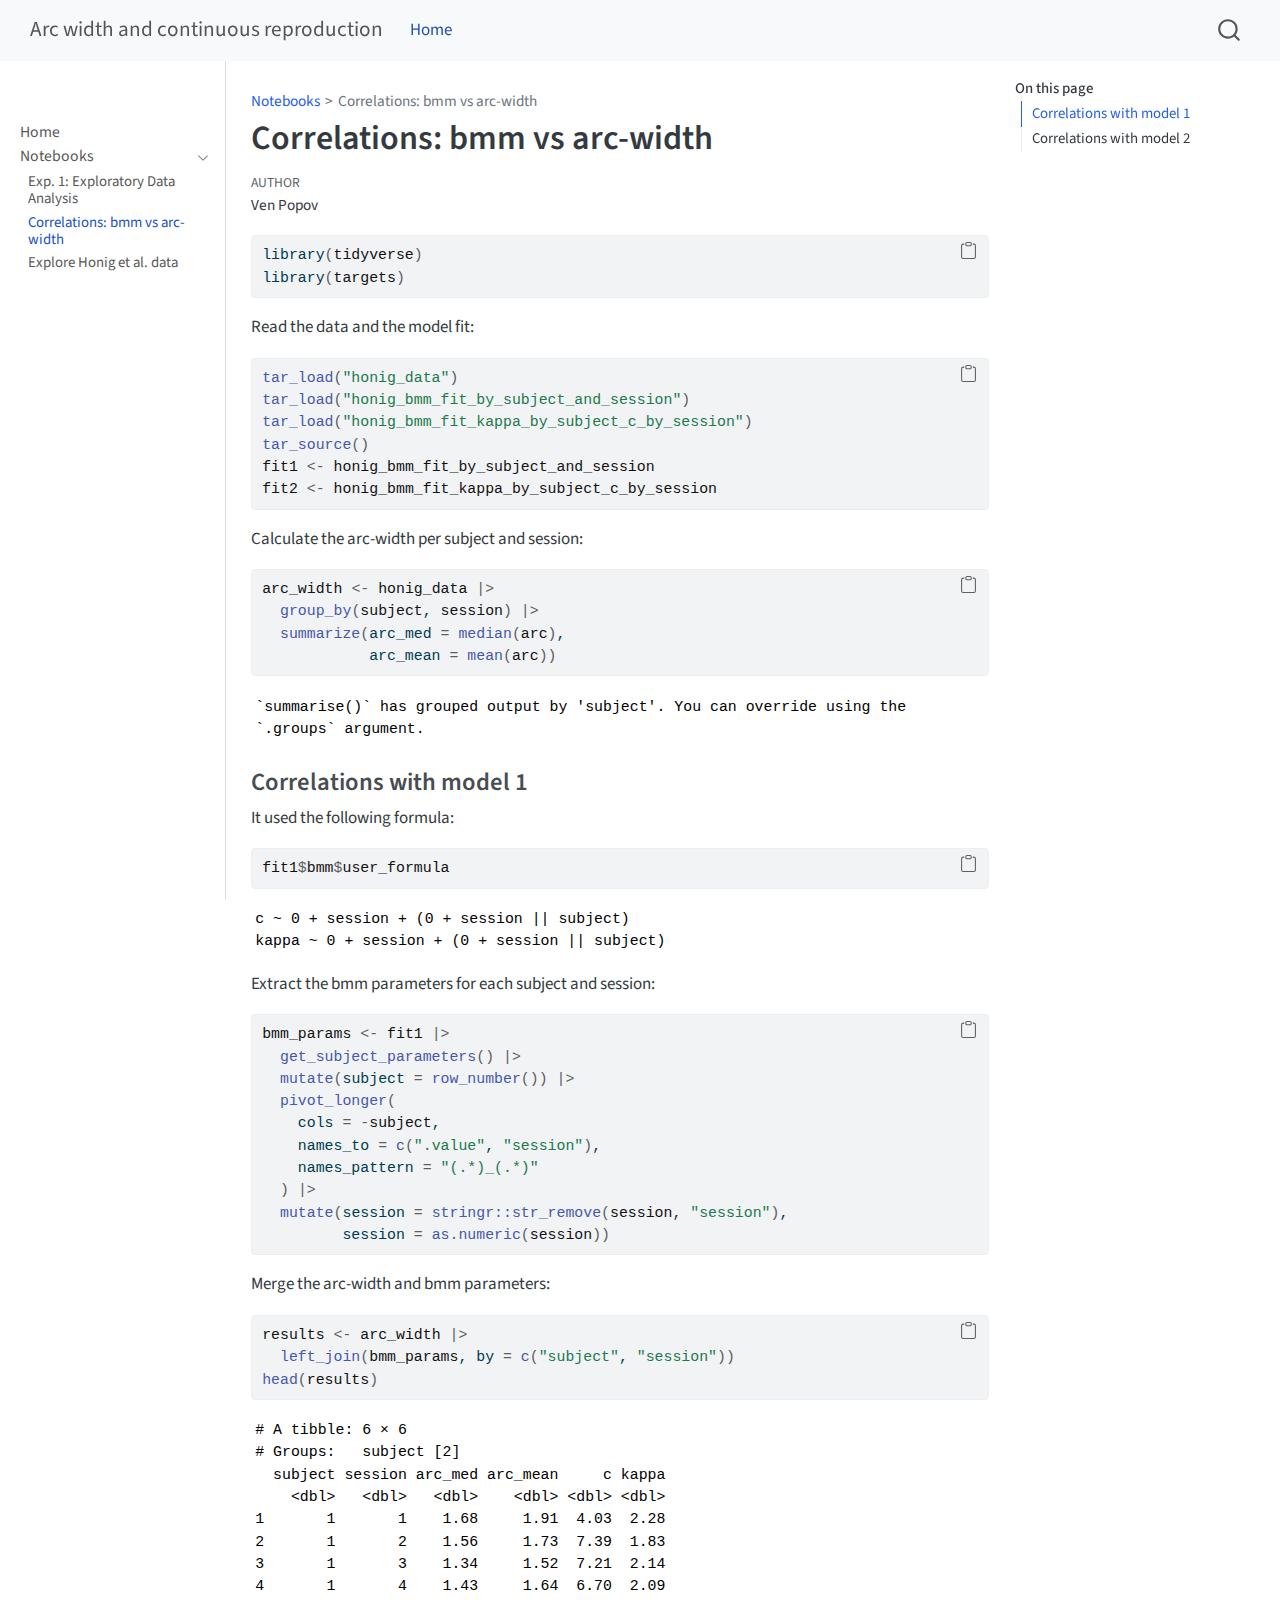
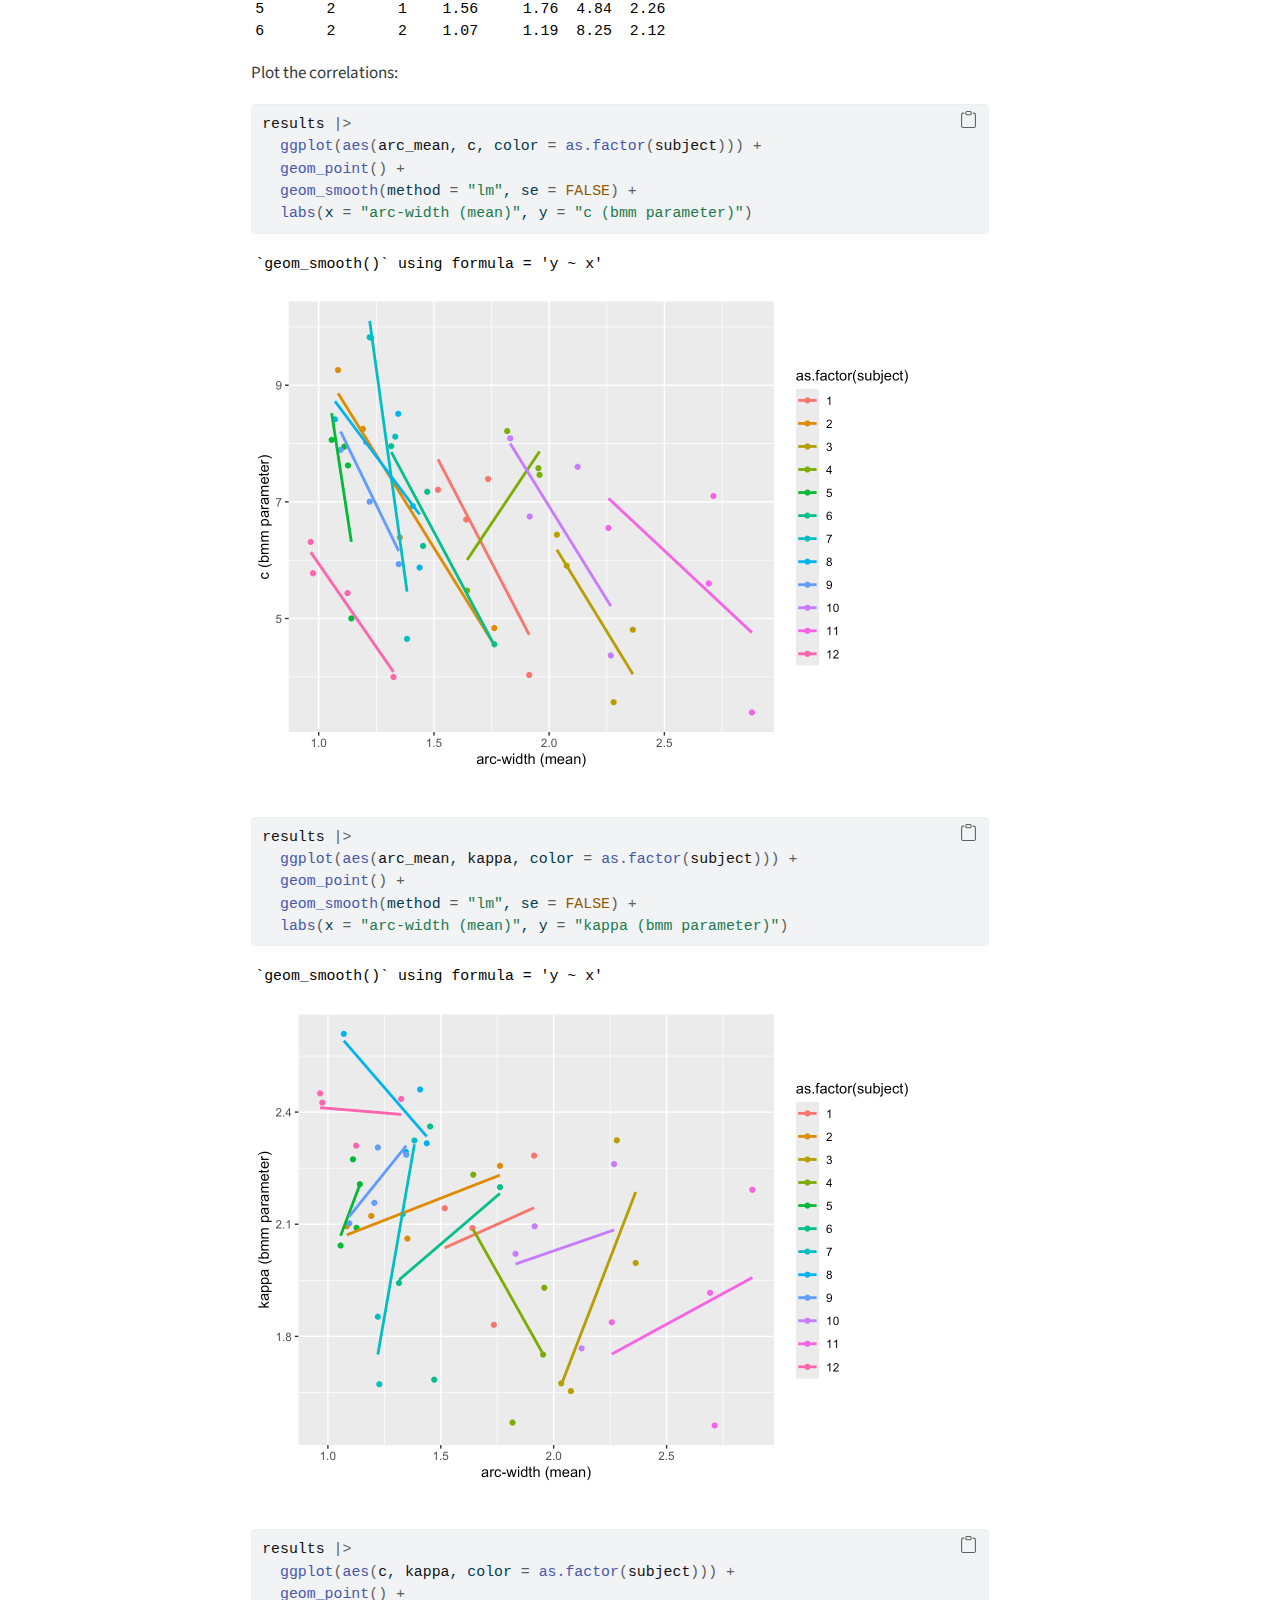
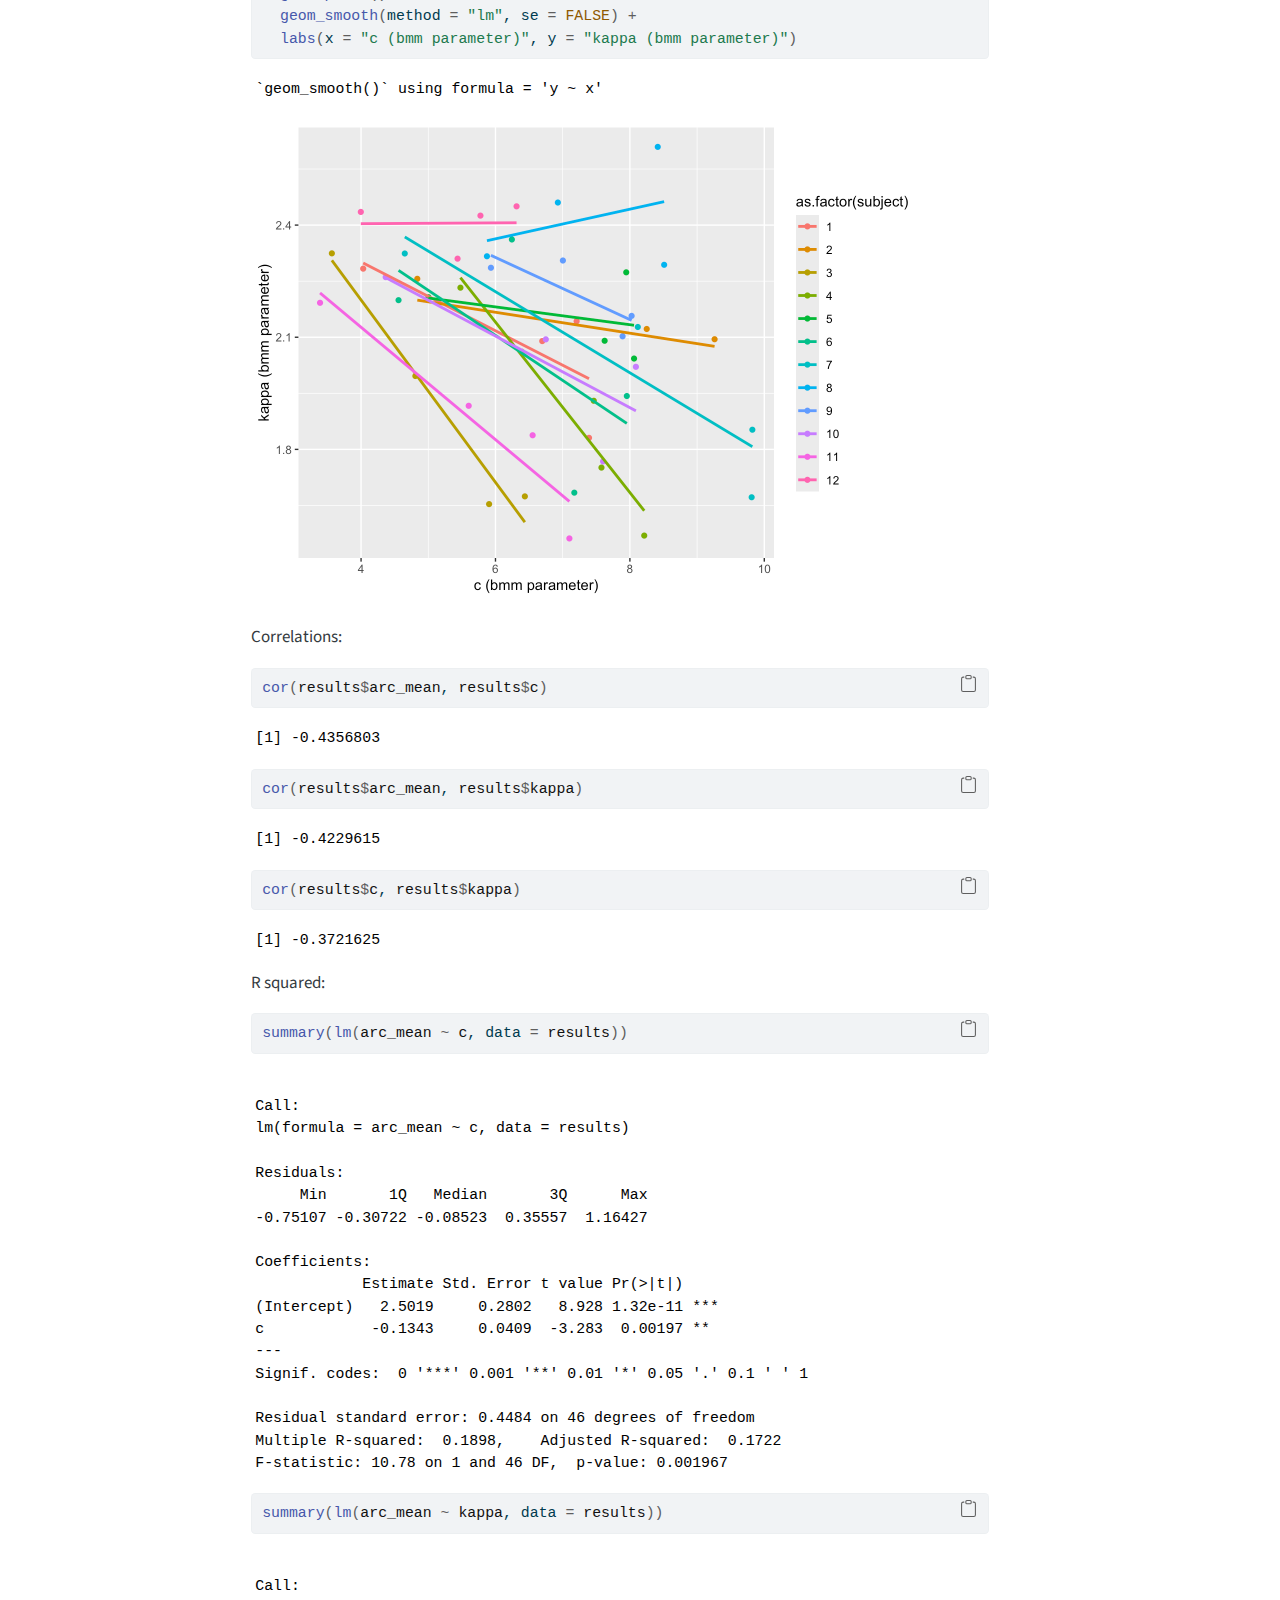
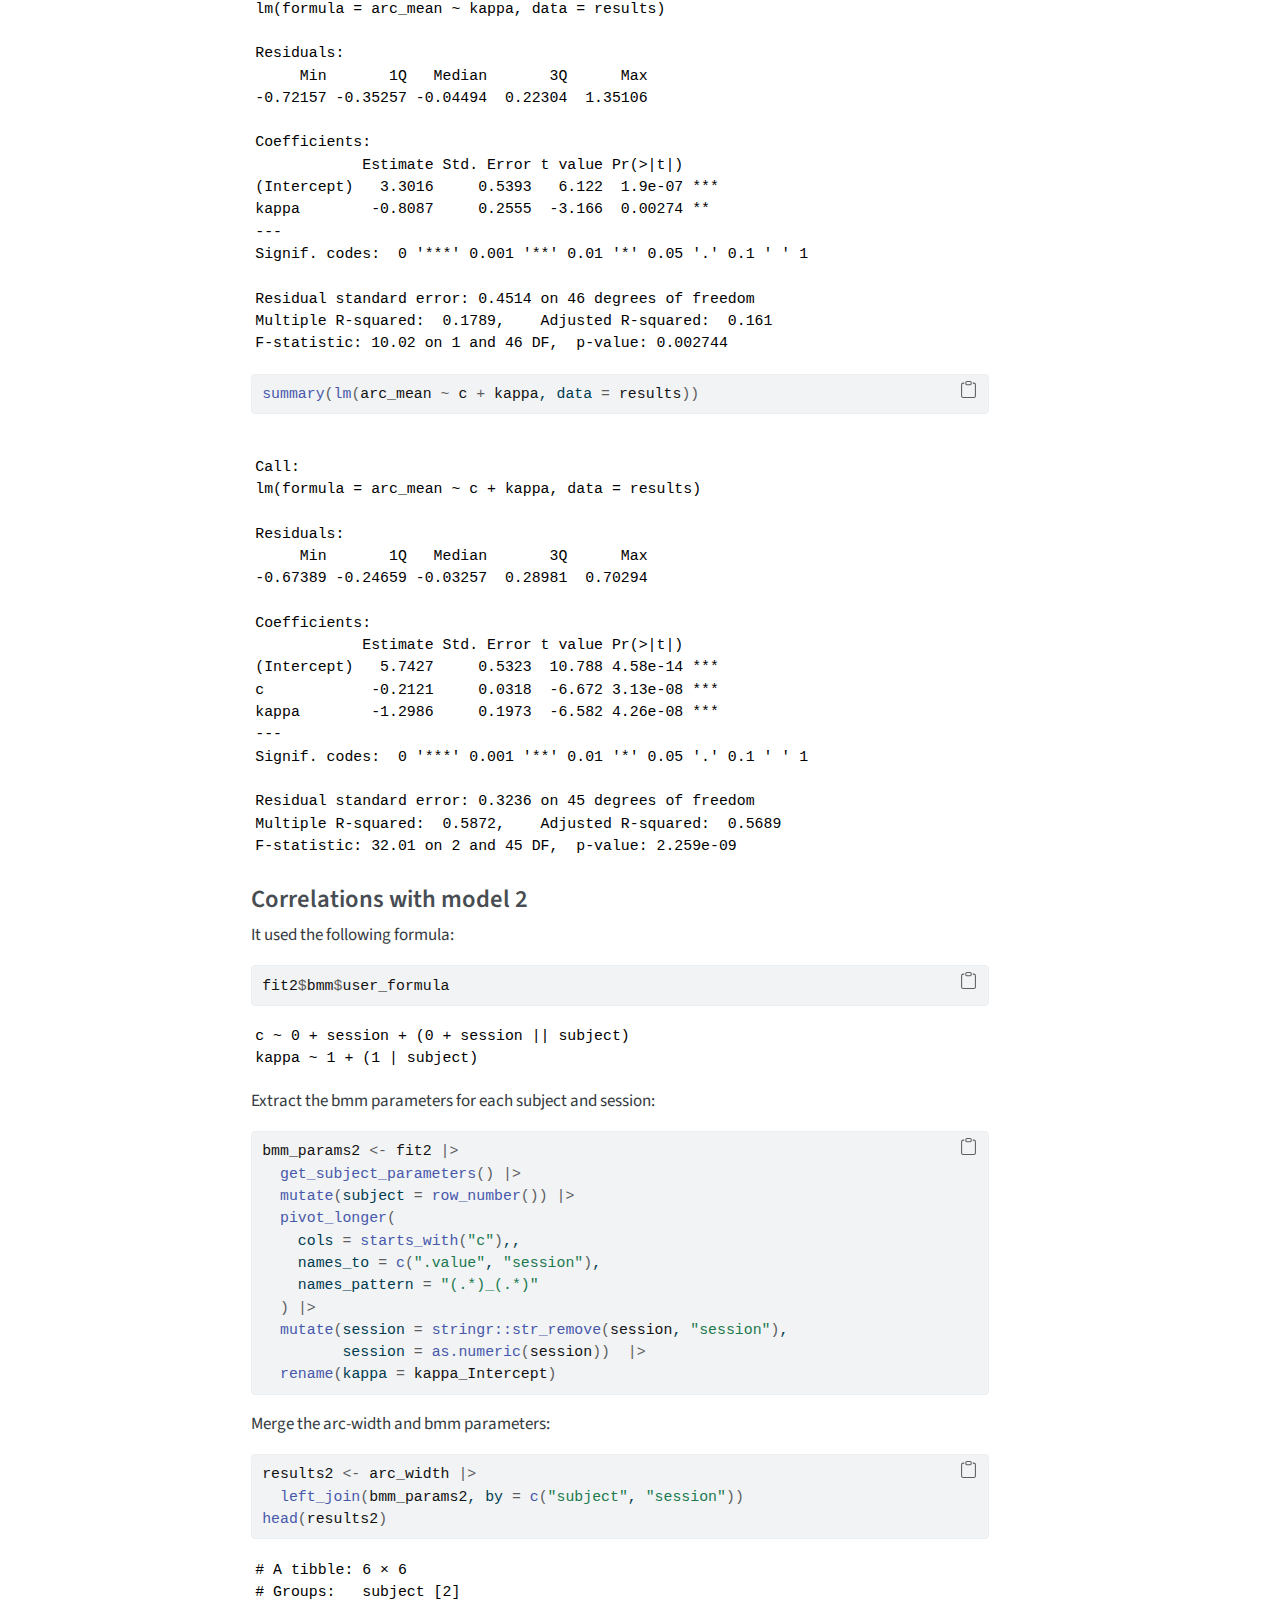
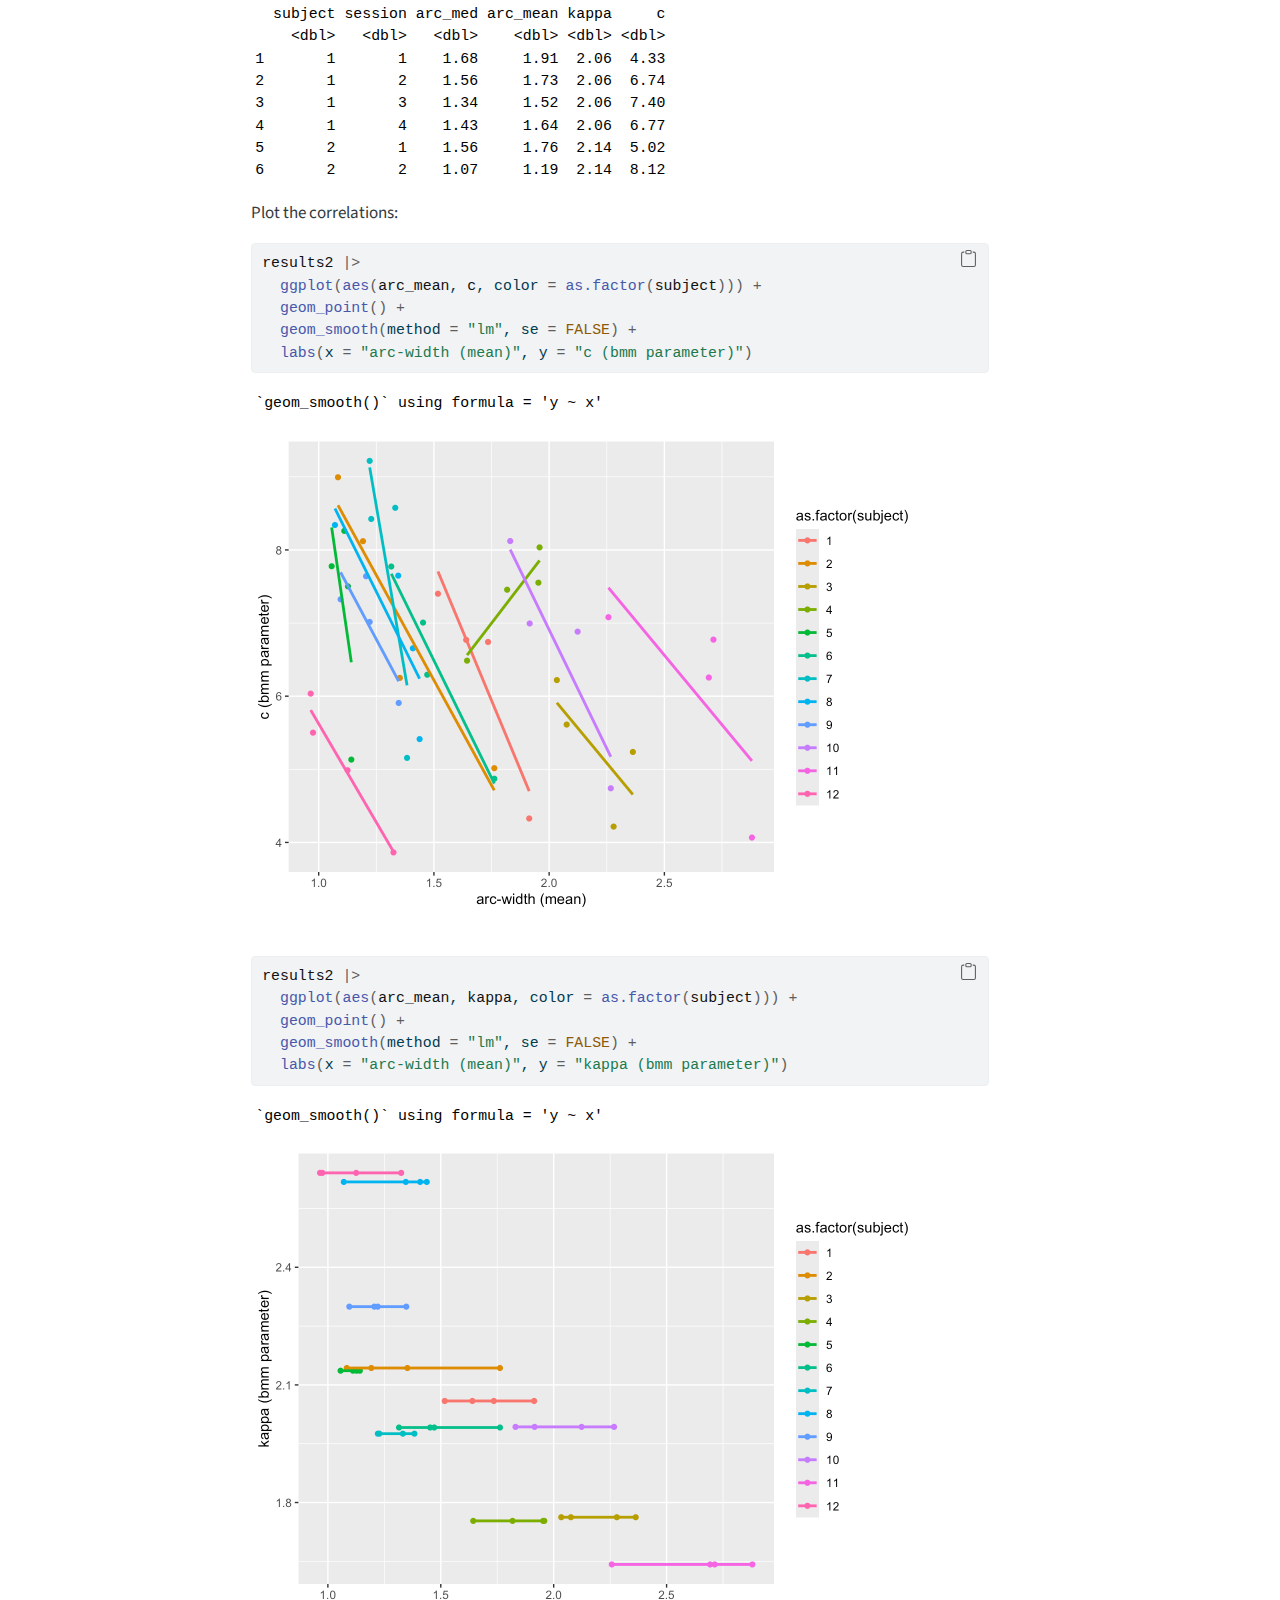
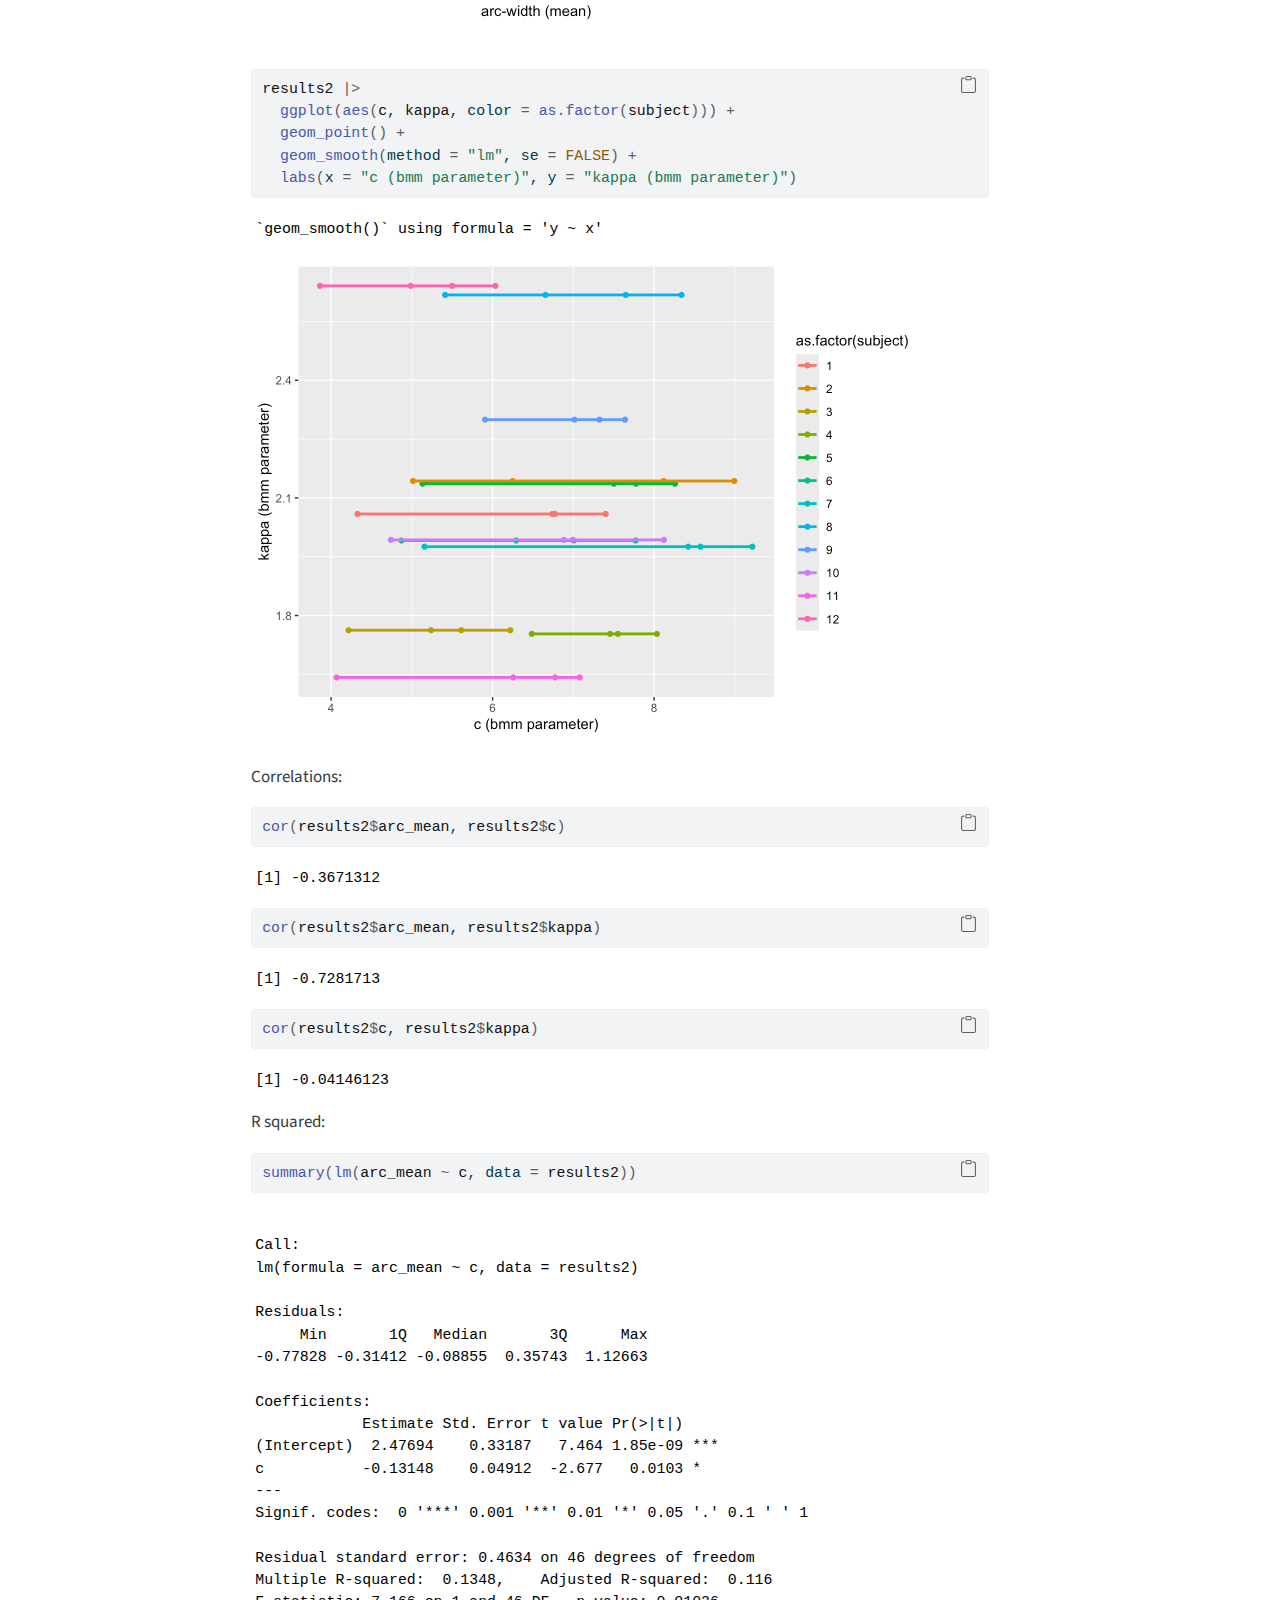
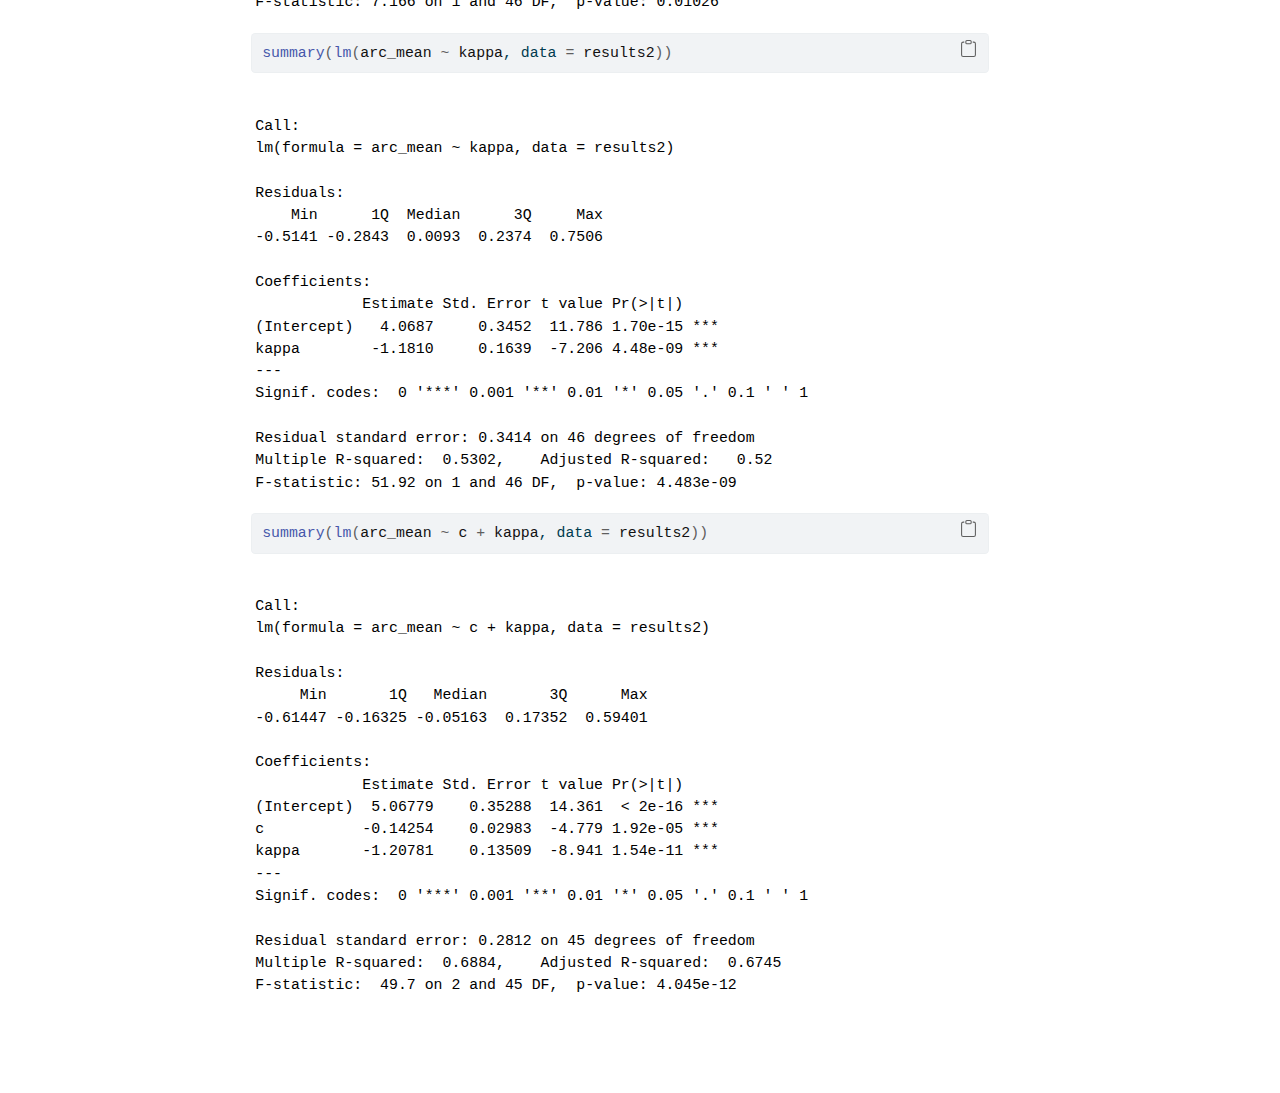
==== commit 94fa4b77: "Built site for gh-pages" ====
--- a/notebooks/honig_bmm_arc.html
+++ b/notebooks/honig_bmm_arc.html
@@ -125,7 +125,7 @@
       <button type="button" class="quarto-btn-toggle btn" data-bs-toggle="collapse" data-bs-target=".quarto-sidebar-collapse-item" aria-controls="quarto-sidebar" aria-expanded="false" aria-label="Toggle sidebar navigation" onclick="if (window.quartoToggleHeadroom) { window.quartoToggleHeadroom(); }">
         <i class="bi bi-layout-text-sidebar-reverse"></i>
       </button>
-        <nav class="quarto-page-breadcrumbs" aria-label="breadcrumb"><ol class="breadcrumb"><li class="breadcrumb-item"><a href="../notebooks/honig_bmm_arc.html">Notebooks</a></li><li class="breadcrumb-item"><a href="../notebooks/honig_bmm_arc.html">Correlations: bmm vs arc-width</a></li></ol></nav>
+        <nav class="quarto-page-breadcrumbs" aria-label="breadcrumb"><ol class="breadcrumb"><li class="breadcrumb-item"><a href="../notebooks/exp1_eda.html">Notebooks</a></li><li class="breadcrumb-item"><a href="../notebooks/honig_bmm_arc.html">Correlations: bmm vs arc-width</a></li></ol></nav>
         <a class="flex-grow-1" role="button" data-bs-toggle="collapse" data-bs-target=".quarto-sidebar-collapse-item" aria-controls="quarto-sidebar" aria-expanded="false" aria-label="Toggle sidebar navigation" onclick="if (window.quartoToggleHeadroom) { window.quartoToggleHeadroom(); }">      
         </a>
       <button type="button" class="btn quarto-search-button" aria-label="" onclick="window.quartoOpenSearch();">
@@ -158,6 +158,12 @@
       <ul id="quarto-sidebar-section-1" class="collapse list-unstyled sidebar-section depth1 show">
 <li class="sidebar-item">
   <div class="sidebar-item-container"> 
+  <a href="../notebooks/exp1_eda.html" class="sidebar-item-text sidebar-link">
+ <span class="menu-text">Exp. 1: Exploratory Data Analysis</span></a>
+  </div>
+</li>
+          <li class="sidebar-item">
+  <div class="sidebar-item-container"> 
   <a href="../notebooks/honig_bmm_arc.html" class="sidebar-item-text sidebar-link active">
  <span class="menu-text">Correlations: bmm vs arc-width</span></a>
   </div>
@@ -183,7 +189,7 @@
   </ul></nav>
     </div>
 <!-- main -->
-<main class="content" id="quarto-document-content"><header id="title-block-header" class="quarto-title-block default"><nav class="quarto-page-breadcrumbs quarto-title-breadcrumbs d-none d-lg-block" aria-label="breadcrumb"><ol class="breadcrumb"><li class="breadcrumb-item"><a href="../notebooks/honig_bmm_arc.html">Notebooks</a></li><li class="breadcrumb-item"><a href="../notebooks/honig_bmm_arc.html">Correlations: bmm vs arc-width</a></li></ol></nav><div class="quarto-title">
+<main class="content" id="quarto-document-content"><header id="title-block-header" class="quarto-title-block default"><nav class="quarto-page-breadcrumbs quarto-title-breadcrumbs d-none d-lg-block" aria-label="breadcrumb"><ol class="breadcrumb"><li class="breadcrumb-item"><a href="../notebooks/exp1_eda.html">Notebooks</a></li><li class="breadcrumb-item"><a href="../notebooks/honig_bmm_arc.html">Correlations: bmm vs arc-width</a></li></ol></nav><div class="quarto-title">
 <h1 class="title">Correlations: bmm vs arc-width</h1>
 </div>
 
